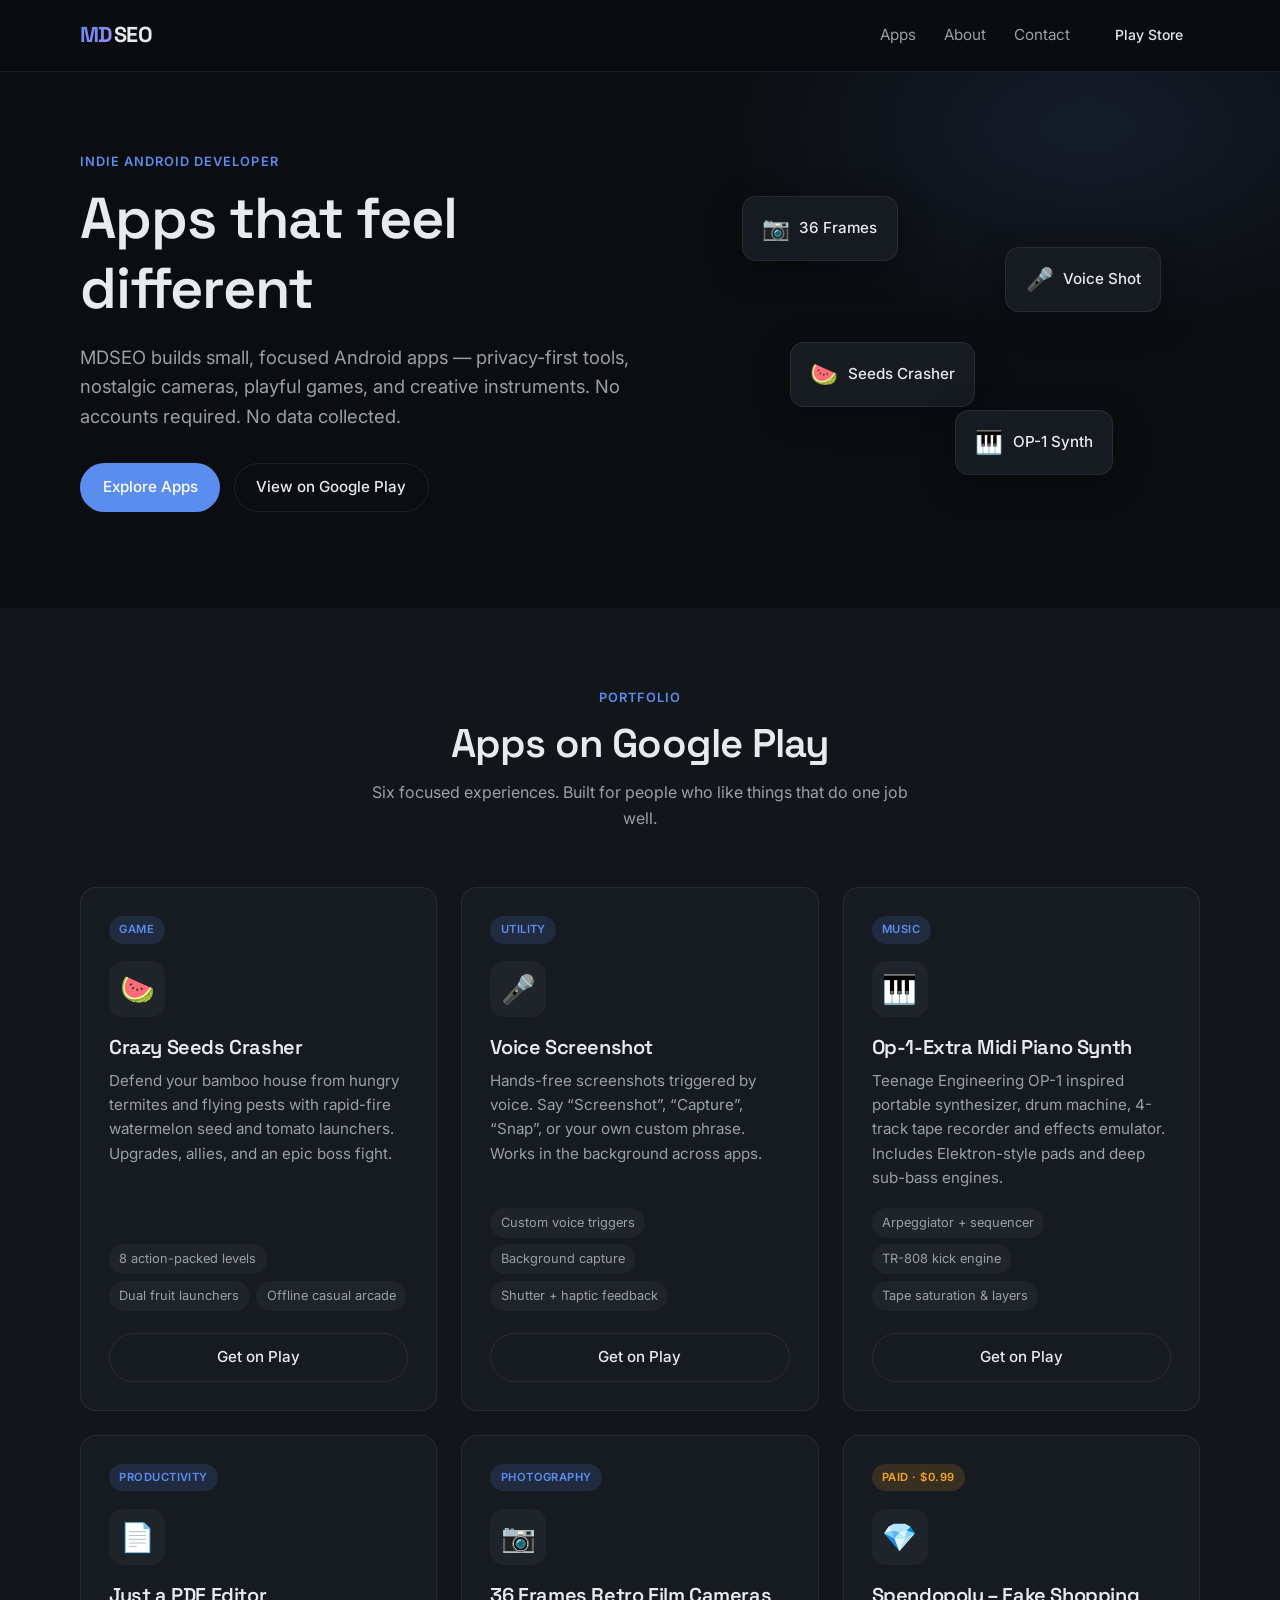
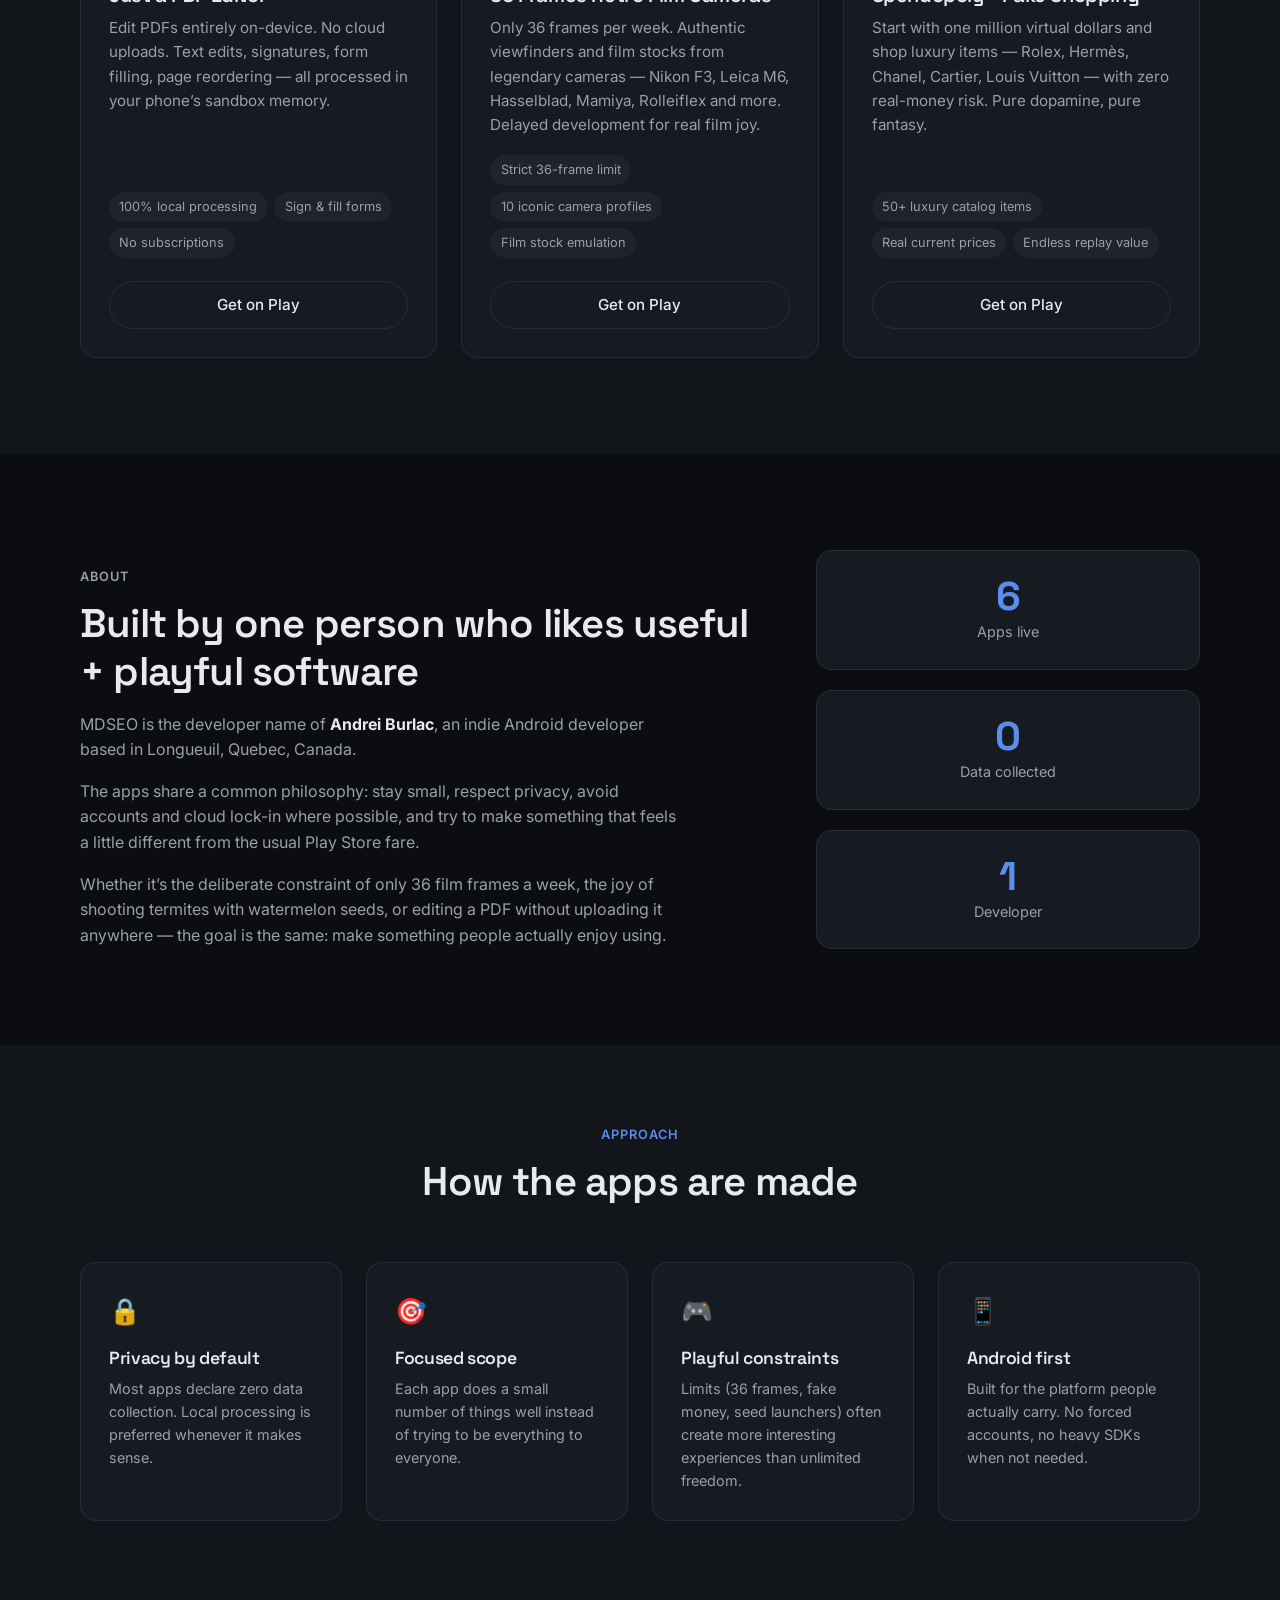
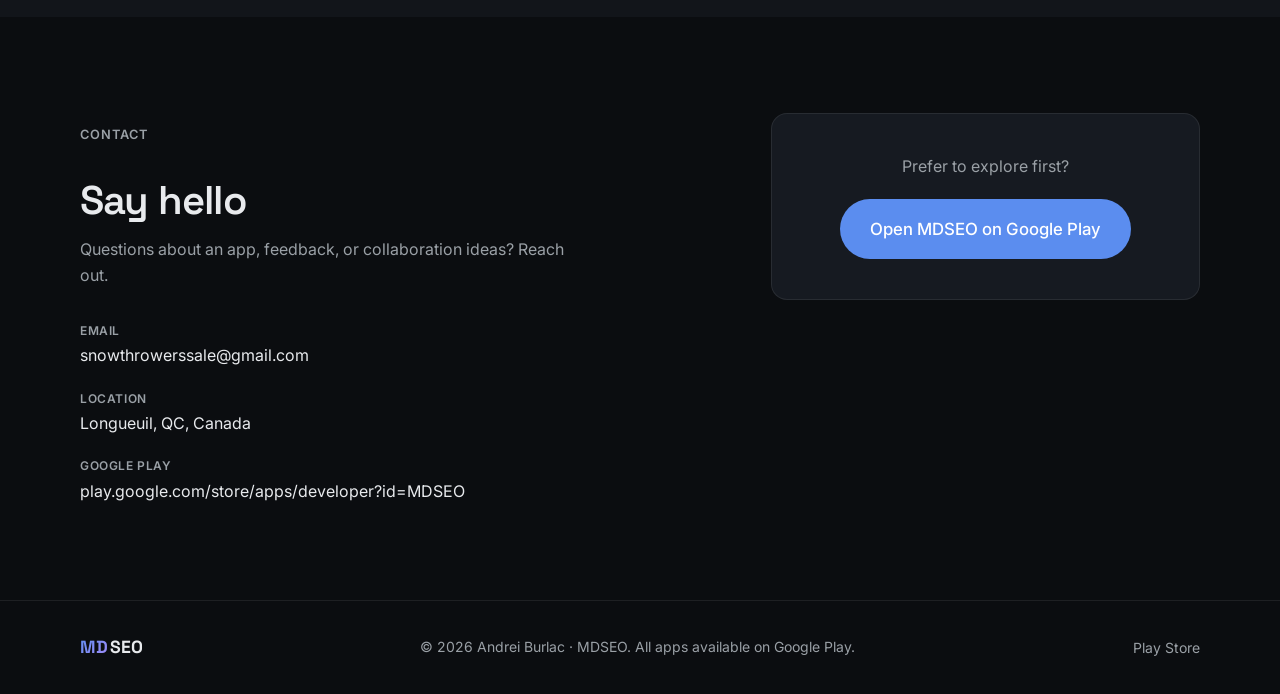
==== index.html @ 70d054d9 "Add index.html portfolio site" ====
<!DOCTYPE html>
<html lang="en">
<head>
  <meta charset="UTF-8">
  <meta name="viewport" content="width=device-width, initial-scale=1.0">
  <title>MDSEO — Indie Apps by Andrei Burlac</title>
  <meta name="description" content="MDSEO creates playful, privacy-first Android apps — from retro film cameras and voice screenshots to arcade games and local PDF tools.">
  <link rel="preconnect" href="https://fonts.googleapis.com">
  <link rel="preconnect" href="https://fonts.gstatic.com" crossorigin>
  <link href="https://fonts.googleapis.com/css2?family=Inter:wght@400;500;600;700&family=Space+Grotesk:wght@500;600;700&display=swap" rel="stylesheet">
  <link rel="stylesheet" href="styles.css">
</head>
<body>
  <header class="site-header">
    <div class="container header-inner">
      <a href="#" class="logo">
        <span class="logo-mark">MD</span>
        <span class="logo-text">SEO</span>
      </a>
      <nav class="nav">
        <a href="#apps">Apps</a>
        <a href="#about">About</a>
        <a href="#contact">Contact</a>
        <a href="https://play.google.com/store/apps/developer?id=MDSEO" class="btn btn-sm" target="_blank" rel="noopener">Play Store</a>
      </nav>
      <button class="menu-toggle" aria-label="Toggle menu">
        <span></span><span></span><span></span>
      </button>
    </div>
  </header>

  <main>
    <section class="hero">
      <div class="container hero-inner">
        <div class="hero-content">
          <p class="eyebrow">Indie Android Developer</p>
          <h1>Apps that feel different</h1>
          <p class="hero-lead">
            MDSEO builds small, focused Android apps — privacy-first tools, nostalgic cameras, playful games, and creative instruments. No accounts required. No data collected.
          </p>
          <div class="hero-actions">
            <a href="#apps" class="btn btn-primary">Explore Apps</a>
            <a href="https://play.google.com/store/apps/developer?id=MDSEO" class="btn btn-ghost" target="_blank" rel="noopener">View on Google Play</a>
          </div>
        </div>
        <div class="hero-visual">
          <div class="hero-card card-1">
            <span class="card-icon">📷</span>
            <span>36 Frames</span>
          </div>
          <div class="hero-card card-2">
            <span class="card-icon">🎤</span>
            <span>Voice Shot</span>
          </div>
          <div class="hero-card card-3">
            <span class="card-icon">🍉</span>
            <span>Seeds Crasher</span>
          </div>
          <div class="hero-card card-4">
            <span class="card-icon">🎹</span>
            <span>OP-1 Synth</span>
          </div>
        </div>
      </div>
    </section>

    <section id="apps" class="apps-section">
      <div class="container">
        <div class="section-header">
          <p class="eyebrow">Portfolio</p>
          <h2>Apps on Google Play</h2>
          <p>Six focused experiences. Built for people who like things that do one job well.</p>
        </div>

        <div class="apps-grid">
          <article class="app-card">
            <div class="app-badge">Game</div>
            <div class="app-icon watermelon">🍉</div>
            <h3>Crazy Seeds Crasher</h3>
            <p class="app-desc">
              Defend your bamboo house from hungry termites and flying pests with rapid-fire watermelon seed and tomato launchers. Upgrades, allies, and an epic boss fight.
            </p>
            <ul class="app-features">
              <li>8 action-packed levels</li>
              <li>Dual fruit launchers</li>
              <li>Offline casual arcade</li>
            </ul>
            <a href="https://play.google.com/store/apps/details?id=com.aistudio.seedscrasher.kmvtql" class="btn btn-outline" target="_blank" rel="noopener">Get on Play</a>
          </article>

          <article class="app-card">
            <div class="app-badge">Utility</div>
            <div class="app-icon voice">🎤</div>
            <h3>Voice Screenshot</h3>
            <p class="app-desc">
              Hands-free screenshots triggered by voice. Say “Screenshot”, “Capture”, “Snap”, or your own custom phrase. Works in the background across apps.
            </p>
            <ul class="app-features">
              <li>Custom voice triggers</li>
              <li>Background capture</li>
              <li>Shutter + haptic feedback</li>
            </ul>
            <a href="https://play.google.com/store/apps/details?id=com.aistudio.voiceshot.vcsnap" class="btn btn-outline" target="_blank" rel="noopener">Get on Play</a>
          </article>

          <article class="app-card">
            <div class="app-badge">Music</div>
            <div class="app-icon synth">🎹</div>
            <h3>Op-1-Extra Midi Piano Synth</h3>
            <p class="app-desc">
              Teenage Engineering OP-1 inspired portable synthesizer, drum machine, 4-track tape recorder and effects emulator. Includes Elektron-style pads and deep sub-bass engines.
            </p>
            <ul class="app-features">
              <li>Arpeggiator + sequencer</li>
              <li>TR-808 kick engine</li>
              <li>Tape saturation & layers</li>
            </ul>
            <a href="https://play.google.com/store/apps/details?id=com.aistudio.op1synth.k9f2w" class="btn btn-outline" target="_blank" rel="noopener">Get on Play</a>
          </article>

          <article class="app-card">
            <div class="app-badge">Productivity</div>
            <div class="app-icon pdf">📄</div>
            <h3>Just a PDF Editor</h3>
            <p class="app-desc">
              Edit PDFs entirely on-device. No cloud uploads. Text edits, signatures, form filling, page reordering — all processed in your phone’s sandbox memory.
            </p>
            <ul class="app-features">
              <li>100% local processing</li>
              <li>Sign & fill forms</li>
              <li>No subscriptions</li>
            </ul>
            <a href="https://play.google.com/store/apps/details?id=com.aistudio.pdfeditor.kxmvtp" class="btn btn-outline" target="_blank" rel="noopener">Get on Play</a>
          </article>

          <article class="app-card">
            <div class="app-badge">Photography</div>
            <div class="app-icon film">📷</div>
            <h3>36 Frames Retro Film Cameras</h3>
            <p class="app-desc">
              Only 36 frames per week. Authentic viewfinders and film stocks from legendary cameras — Nikon F3, Leica M6, Hasselblad, Mamiya, Rolleiflex and more. Delayed development for real film joy.
            </p>
            <ul class="app-features">
              <li>Strict 36-frame limit</li>
              <li>10 iconic camera profiles</li>
              <li>Film stock emulation</li>
            </ul>
            <a href="https://play.google.com/store/apps/details?id=com.aistudio.gr1film.qvzptl" class="btn btn-outline" target="_blank" rel="noopener">Get on Play</a>
          </article>

          <article class="app-card">
            <div class="app-badge paid">Paid · $0.99</div>
            <div class="app-icon luxury">💎</div>
            <h3>Spendopoly – Fake Shopping</h3>
            <p class="app-desc">
              Start with one million virtual dollars and shop luxury items — Rolex, Hermès, Chanel, Cartier, Louis Vuitton — with zero real-money risk. Pure dopamine, pure fantasy.
            </p>
            <ul class="app-features">
              <li>50+ luxury catalog items</li>
              <li>Real current prices</li>
              <li>Endless replay value</li>
            </ul>
            <a href="https://play.google.com/store/apps/details?id=com.aistudio.auraluxury.vrqpt" class="btn btn-outline" target="_blank" rel="noopener">Get on Play</a>
          </article>
        </div>
      </div>
    </section>

    <section id="about" class="about-section">
      <div class="container about-inner">
        <div class="about-content">
          <p class="eyebrow">About</p>
          <h2>Built by one person who likes useful + playful software</h2>
          <p>
            MDSEO is the developer name of <strong>Andrei Burlac</strong>, an indie Android developer based in Longueuil, Quebec, Canada.
          </p>
          <p>
            The apps share a common philosophy: stay small, respect privacy, avoid accounts and cloud lock-in where possible, and try to make something that feels a little different from the usual Play Store fare.
          </p>
          <p>
            Whether it’s the deliberate constraint of only 36 film frames a week, the joy of shooting termites with watermelon seeds, or editing a PDF without uploading it anywhere — the goal is the same: make something people actually enjoy using.
          </p>
        </div>
        <div class="about-stats">
          <div class="stat">
            <span class="stat-num">6</span>
            <span class="stat-label">Apps live</span>
          </div>
          <div class="stat">
            <span class="stat-num">0</span>
            <span class="stat-label">Data collected</span>
          </div>
          <div class="stat">
            <span class="stat-num">1</span>
            <span class="stat-label">Developer</span>
          </div>
        </div>
      </div>
    </section>

    <section class="principles-section">
      <div class="container">
        <div class="section-header">
          <p class="eyebrow">Approach</p>
          <h2>How the apps are made</h2>
        </div>
        <div class="principles-grid">
          <div class="principle">
            <div class="principle-icon">🔒</div>
            <h3>Privacy by default</h3>
            <p>Most apps declare zero data collection. Local processing is preferred whenever it makes sense.</p>
          </div>
          <div class="principle">
            <div class="principle-icon">🎯</div>
            <h3>Focused scope</h3>
            <p>Each app does a small number of things well instead of trying to be everything to everyone.</p>
          </div>
          <div class="principle">
            <div class="principle-icon">🎮</div>
            <h3>Playful constraints</h3>
            <p>Limits (36 frames, fake money, seed launchers) often create more interesting experiences than unlimited freedom.</p>
          </div>
          <div class="principle">
            <div class="principle-icon">📱</div>
            <h3>Android first</h3>
            <p>Built for the platform people actually carry. No forced accounts, no heavy SDKs when not needed.</p>
          </div>
        </div>
      </div>
    </section>

    <section id="contact" class="contact-section">
      <div class="container contact-inner">
        <div class="contact-content">
          <p class="eyebrow">Contact</p>
          <h2>Say hello</h2>
          <p>
            Questions about an app, feedback, or collaboration ideas? Reach out.
          </p>
          <div class="contact-details">
            <a href="mailto:snowthrowerssale@gmail.com" class="contact-link">
              <span class="contact-label">Email</span>
              <span>snowthrowerssale@gmail.com</span>
            </a>
            <div class="contact-link">
              <span class="contact-label">Location</span>
              <span>Longueuil, QC, Canada</span>
            </div>
            <a href="https://play.google.com/store/apps/developer?id=MDSEO" class="contact-link" target="_blank" rel="noopener">
              <span class="contact-label">Google Play</span>
              <span>play.google.com/store/apps/developer?id=MDSEO</span>
            </a>
          </div>
        </div>
        <div class="contact-cta">
          <p>Prefer to explore first?</p>
          <a href="https://play.google.com/store/apps/developer?id=MDSEO" class="btn btn-primary btn-lg" target="_blank" rel="noopener">
            Open MDSEO on Google Play
          </a>
        </div>
      </div>
    </section>
  </main>

  <footer class="site-footer">
    <div class="container footer-inner">
      <div class="footer-brand">
        <span class="logo-mark">MD</span>
        <span class="logo-text">SEO</span>
      </div>
      <p class="footer-copy">© 2026 Andrei Burlac · MDSEO. All apps available on Google Play.</p>
      <div class="footer-links">
        <a href="https://play.google.com/store/apps/developer?id=MDSEO" target="_blank" rel="noopener">Play Store</a>
      </div>
    </div>
  </footer>

  <script src="script.js"></script>
</body>
</html>
---- styles.css ----
/* ===== Reset & Base ===== */
*, *::before, *::after {
  box-sizing: border-box;
  margin: 0;
  padding: 0;
}

:root {
  --bg: #0b0d10;
  --bg-elevated: #12151a;
  --bg-card: #161a21;
  --border: rgba(255, 255, 255, 0.08);
  --text: #e8eaed;
  --text-muted: #9aa0a6;
  --accent: #5b8def;
  --accent-hover: #7aa3f5;
  --accent-soft: rgba(91, 141, 239, 0.15);
  --green: #3dd68c;
  --orange: #f5a623;
  --pink: #e87a9a;
  --purple: #a78bfa;
  --radius: 16px;
  --radius-sm: 10px;
  --font: "Inter", system-ui, -apple-system, sans-serif;
  --font-display: "Space Grotesk", "Inter", system-ui, sans-serif;
  --container: 1120px;
  --header-h: 72px;
}

html {
  scroll-behavior: smooth;
}

body {
  font-family: var(--font);
  background: var(--bg);
  color: var(--text);
  line-height: 1.6;
  -webkit-font-smoothing: antialiased;
}

img { max-width: 100%; display: block; }
a { color: inherit; text-decoration: none; }
ul { list-style: none; }

.container {
  width: min(100% - 40px, var(--container));
  margin-inline: auto;
}

/* ===== Typography ===== */
h1, h2, h3 {
  font-family: var(--font-display);
  font-weight: 600;
  line-height: 1.2;
  letter-spacing: -0.02em;
}

h1 { font-size: clamp(2.4rem, 5vw, 3.6rem); }
h2 { font-size: clamp(1.8rem, 3.5vw, 2.5rem); }
h3 { font-size: 1.25rem; }

.eyebrow {
  font-size: 0.8rem;
  font-weight: 600;
  letter-spacing: 0.08em;
  text-transform: uppercase;
  color: var(--accent);
  margin-bottom: 0.75rem;
}

/* ===== Buttons ===== */
.btn {
  display: inline-flex;
  align-items: center;
  justify-content: center;
  gap: 0.5rem;
  padding: 0.7rem 1.35rem;
  font-size: 0.95rem;
  font-weight: 500;
  border-radius: 999px;
  border: 1px solid transparent;
  cursor: pointer;
  transition: all 0.2s ease;
  white-space: nowrap;
}

.btn-primary {
  background: var(--accent);
  color: #fff;
}
.btn-primary:hover {
  background: var(--accent-hover);
  transform: translateY(-1px);
}

.btn-ghost {
  background: transparent;
  border-color: var(--border);
  color: var(--text);
}
.btn-ghost:hover {
  border-color: rgba(255,255,255,0.2);
  background: rgba(255,255,255,0.04);
}

.btn-outline {
  background: transparent;
  border-color: var(--border);
  color: var(--text);
  width: 100%;
  margin-top: auto;
}
.btn-outline:hover {
  border-color: var(--accent);
  color: var(--accent);
  background: var(--accent-soft);
}

.btn-sm {
  padding: 0.45rem 1rem;
  font-size: 0.875rem;
}

.btn-lg {
  padding: 0.95rem 1.8rem;
  font-size: 1.05rem;
}

/* ===== Header ===== */
.site-header {
  position: sticky;
  top: 0;
  z-index: 100;
  height: var(--header-h);
  background: rgba(11, 13, 16, 0.85);
  backdrop-filter: blur(16px);
  border-bottom: 1px solid var(--border);
}

.header-inner {
  display: flex;
  align-items: center;
  justify-content: space-between;
  height: 100%;
}

.logo {
  display: flex;
  align-items: center;
  gap: 0.15rem;
  font-family: var(--font-display);
  font-weight: 700;
  font-size: 1.35rem;
  letter-spacing: -0.03em;
}

.logo-mark {
  background: linear-gradient(135deg, var(--accent), var(--purple));
  -webkit-background-clip: text;
  -webkit-text-fill-color: transparent;
  background-clip: text;
}

.logo-text {
  color: var(--text);
}

.nav {
  display: flex;
  align-items: center;
  gap: 1.75rem;
}

.nav a:not(.btn) {
  font-size: 0.95rem;
  color: var(--text-muted);
  transition: color 0.15s;
}
.nav a:not(.btn):hover {
  color: var(--text);
}

.menu-toggle {
  display: none;
  flex-direction: column;
  gap: 5px;
  background: none;
  border: none;
  cursor: pointer;
  padding: 8px;
}
.menu-toggle span {
  display: block;
  width: 22px;
  height: 2px;
  background: var(--text);
  border-radius: 2px;
  transition: 0.2s;
}

/* ===== Hero ===== */
.hero {
  padding: 5rem 0 6rem;
  position: relative;
  overflow: hidden;
}

.hero::before {
  content: "";
  position: absolute;
  top: -30%;
  right: -15%;
  width: 60%;
  height: 80%;
  background: radial-gradient(ellipse, rgba(91, 141, 239, 0.12) 0%, transparent 70%);
  pointer-events: none;
}

.hero-inner {
  display: grid;
  grid-template-columns: 1.1fr 0.9fr;
  gap: 3rem;
  align-items: center;
}

.hero-lead {
  font-size: 1.15rem;
  color: var(--text-muted);
  max-width: 34em;
  margin: 1.25rem 0 2rem;
}

.hero-actions {
  display: flex;
  flex-wrap: wrap;
  gap: 0.85rem;
}

.hero-visual {
  position: relative;
  height: 340px;
}

.hero-card {
  position: absolute;
  display: flex;
  align-items: center;
  gap: 0.6rem;
  padding: 0.85rem 1.2rem;
  background: var(--bg-card);
  border: 1px solid var(--border);
  border-radius: 14px;
  font-weight: 500;
  font-size: 0.95rem;
  box-shadow: 0 8px 32px rgba(0,0,0,0.35);
  animation: float 6s ease-in-out infinite;
}

.hero-card .card-icon {
  font-size: 1.4rem;
}

.card-1 { top: 10%; left: 5%; animation-delay: 0s; }
.card-2 { top: 25%; right: 8%; animation-delay: -1.5s; }
.card-3 { bottom: 28%; left: 15%; animation-delay: -3s; }
.card-4 { bottom: 8%; right: 18%; animation-delay: -4.5s; }

@keyframes float {
  0%, 100% { transform: translateY(0); }
  50% { transform: translateY(-12px); }
}

/* ===== Apps Section ===== */
.apps-section {
  padding: 5rem 0 6rem;
  background: var(--bg-elevated);
}

.section-header {
  text-align: center;
  max-width: 560px;
  margin: 0 auto 3.5rem;
}
.section-header p:last-child {
  color: var(--text-muted);
  margin-top: 0.75rem;
}

.apps-grid {
  display: grid;
  grid-template-columns: repeat(auto-fill, minmax(320px, 1fr));
  gap: 1.5rem;
}

.app-card {
  display: flex;
  flex-direction: column;
  background: var(--bg-card);
  border: 1px solid var(--border);
  border-radius: var(--radius);
  padding: 1.75rem;
  transition: border-color 0.2s, transform 0.2s;
}
.app-card:hover {
  border-color: rgba(91, 141, 239, 0.35);
  transform: translateY(-3px);
}

.app-badge {
  display: inline-block;
  align-self: flex-start;
  font-size: 0.7rem;
  font-weight: 600;
  letter-spacing: 0.04em;
  text-transform: uppercase;
  padding: 0.3rem 0.65rem;
  border-radius: 999px;
  background: var(--accent-soft);
  color: var(--accent);
  margin-bottom: 1.1rem;
}
.app-badge.paid {
  background: rgba(245, 166, 35, 0.15);
  color: var(--orange);
}

.app-icon {
  width: 56px;
  height: 56px;
  display: flex;
  align-items: center;
  justify-content: center;
  font-size: 1.75rem;
  border-radius: 14px;
  margin-bottom: 1.1rem;
  background: rgba(255,255,255,0.04);
}

.app-card h3 {
  margin-bottom: 0.6rem;
}

.app-desc {
  color: var(--text-muted);
  font-size: 0.95rem;
  margin-bottom: 1.1rem;
  flex-grow: 1;
}

.app-features {
  display: flex;
  flex-wrap: wrap;
  gap: 0.4rem;
  margin-bottom: 1.4rem;
}
.app-features li {
  font-size: 0.8rem;
  padding: 0.3rem 0.65rem;
  background: rgba(255,255,255,0.04);
  border-radius: 999px;
  color: var(--text-muted);
}

/* ===== About ===== */
.about-section {
  padding: 6rem 0;
}

.about-inner {
  display: grid;
  grid-template-columns: 1.4fr 0.8fr;
  gap: 4rem;
  align-items: center;
}

.about-content p {
  color: var(--text-muted);
  margin-top: 1rem;
  max-width: 38em;
}
.about-content strong {
  color: var(--text);
}

.about-stats {
  display: grid;
  gap: 1.25rem;
}

.stat {
  background: var(--bg-card);
  border: 1px solid var(--border);
  border-radius: var(--radius);
  padding: 1.5rem 1.75rem;
  text-align: center;
}

.stat-num {
  display: block;
  font-family: var(--font-display);
  font-size: 2.5rem;
  font-weight: 700;
  color: var(--accent);
  line-height: 1.1;
}

.stat-label {
  font-size: 0.9rem;
  color: var(--text-muted);
  margin-top: 0.25rem;
}

/* ===== Principles ===== */
.principles-section {
  padding: 5rem 0 6rem;
  background: var(--bg-elevated);
}

.principles-grid {
  display: grid;
  grid-template-columns: repeat(4, 1fr);
  gap: 1.5rem;
}

.principle {
  background: var(--bg-card);
  border: 1px solid var(--border);
  border-radius: var(--radius);
  padding: 1.75rem;
}

.principle-icon {
  font-size: 1.6rem;
  margin-bottom: 1rem;
}

.principle h3 {
  margin-bottom: 0.5rem;
  font-size: 1.1rem;
}

.principle p {
  font-size: 0.9rem;
  color: var(--text-muted);
}

/* ===== Contact ===== */
.contact-section {
  padding: 6rem 0;
}

.contact-inner {
  display: grid;
  grid-template-columns: 1.2fr 0.8fr;
  gap: 3rem;
  align-items: start;
}

.contact-content p {
  color: var(--text-muted);
  margin: 0.75rem 0 2rem;
  max-width: 32em;
}

.contact-details {
  display: flex;
  flex-direction: column;
  gap: 1.25rem;
}

.contact-link {
  display: flex;
  flex-direction: column;
  gap: 0.2rem;
}
.contact-link:hover span:last-child {
  color: var(--accent);
}

.contact-label {
  font-size: 0.75rem;
  font-weight: 600;
  letter-spacing: 0.05em;
  text-transform: uppercase;
  color: var(--text-muted);
}

.contact-cta {
  background: var(--bg-card);
  border: 1px solid var(--border);
  border-radius: var(--radius);
  padding: 2.5rem;
  text-align: center;
  display: flex;
  flex-direction: column;
  align-items: center;
  gap: 1.25rem;
}
.contact-cta p {
  color: var(--text-muted);
}

/* ===== Footer ===== */
.site-footer {
  border-top: 1px solid var(--border);
  padding: 2rem 0;
}

.footer-inner {
  display: flex;
  align-items: center;
  justify-content: space-between;
  flex-wrap: wrap;
  gap: 1rem;
}

.footer-brand {
  display: flex;
  align-items: center;
  gap: 0.1rem;
  font-family: var(--font-display);
  font-weight: 700;
  font-size: 1.1rem;
}

.footer-copy {
  font-size: 0.875rem;
  color: var(--text-muted);
}

.footer-links a {
  font-size: 0.875rem;
  color: var(--text-muted);
}
.footer-links a:hover {
  color: var(--accent);
}

/* ===== Responsive ===== */
@media (max-width: 900px) {
  .hero-inner {
    grid-template-columns: 1fr;
  }
  .hero-visual {
    height: 260px;
    order: -1;
  }
  .about-inner,
  .contact-inner {
    grid-template-columns: 1fr;
    gap: 2.5rem;
  }
  .principles-grid {
    grid-template-columns: repeat(2, 1fr);
  }
}

@media (max-width: 640px) {
  .nav {
    display: none;
    position: absolute;
    top: var(--header-h);
    left: 0;
    right: 0;
    background: var(--bg-elevated);
    border-bottom: 1px solid var(--border);
    flex-direction: column;
    padding: 1.25rem;
    gap: 1rem;
  }
  .nav.open {
    display: flex;
  }
  .menu-toggle {
    display: flex;
  }
  .apps-grid {
    grid-template-columns: 1fr;
  }
  .principles-grid {
    grid-template-columns: 1fr;
  }
  .hero {
    padding: 3rem 0 4rem;
  }
  .hero-actions {
    flex-direction: column;
  }
  .hero-actions .btn {
    width: 100%;
  }
}
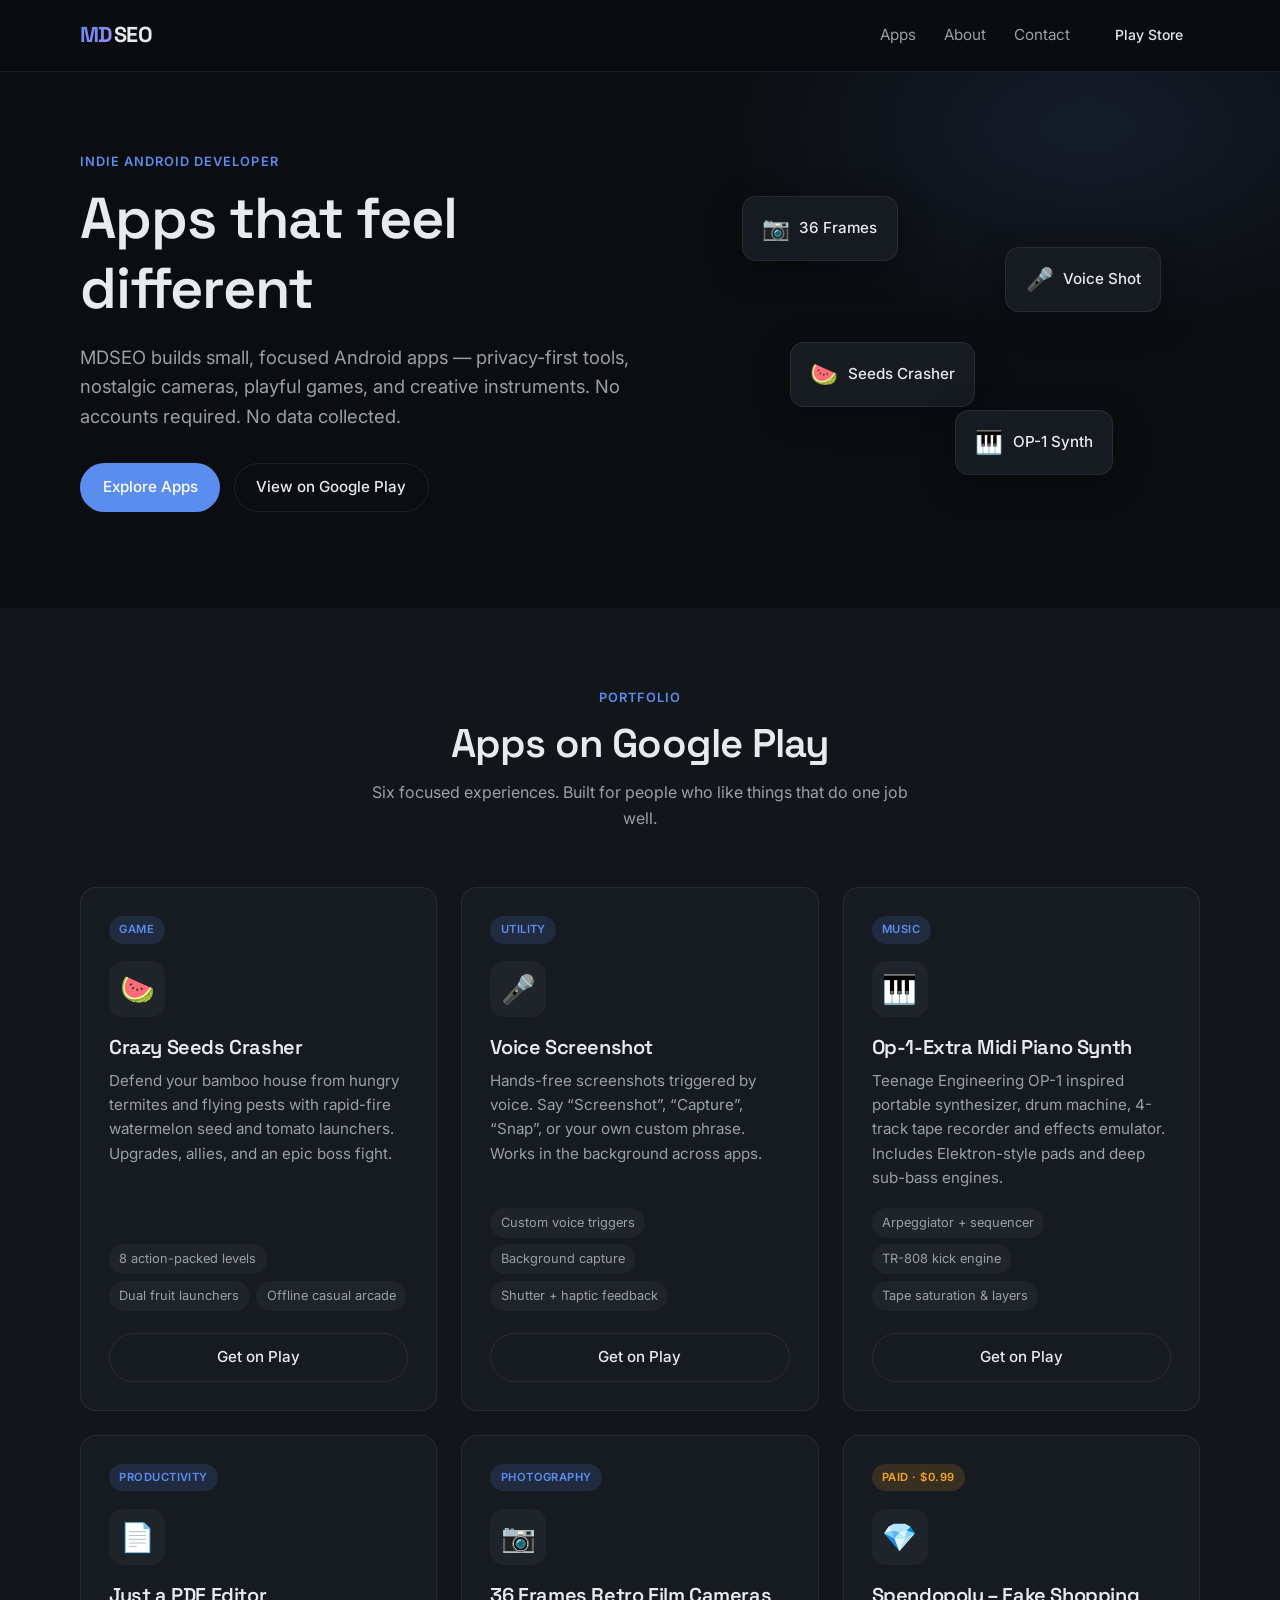
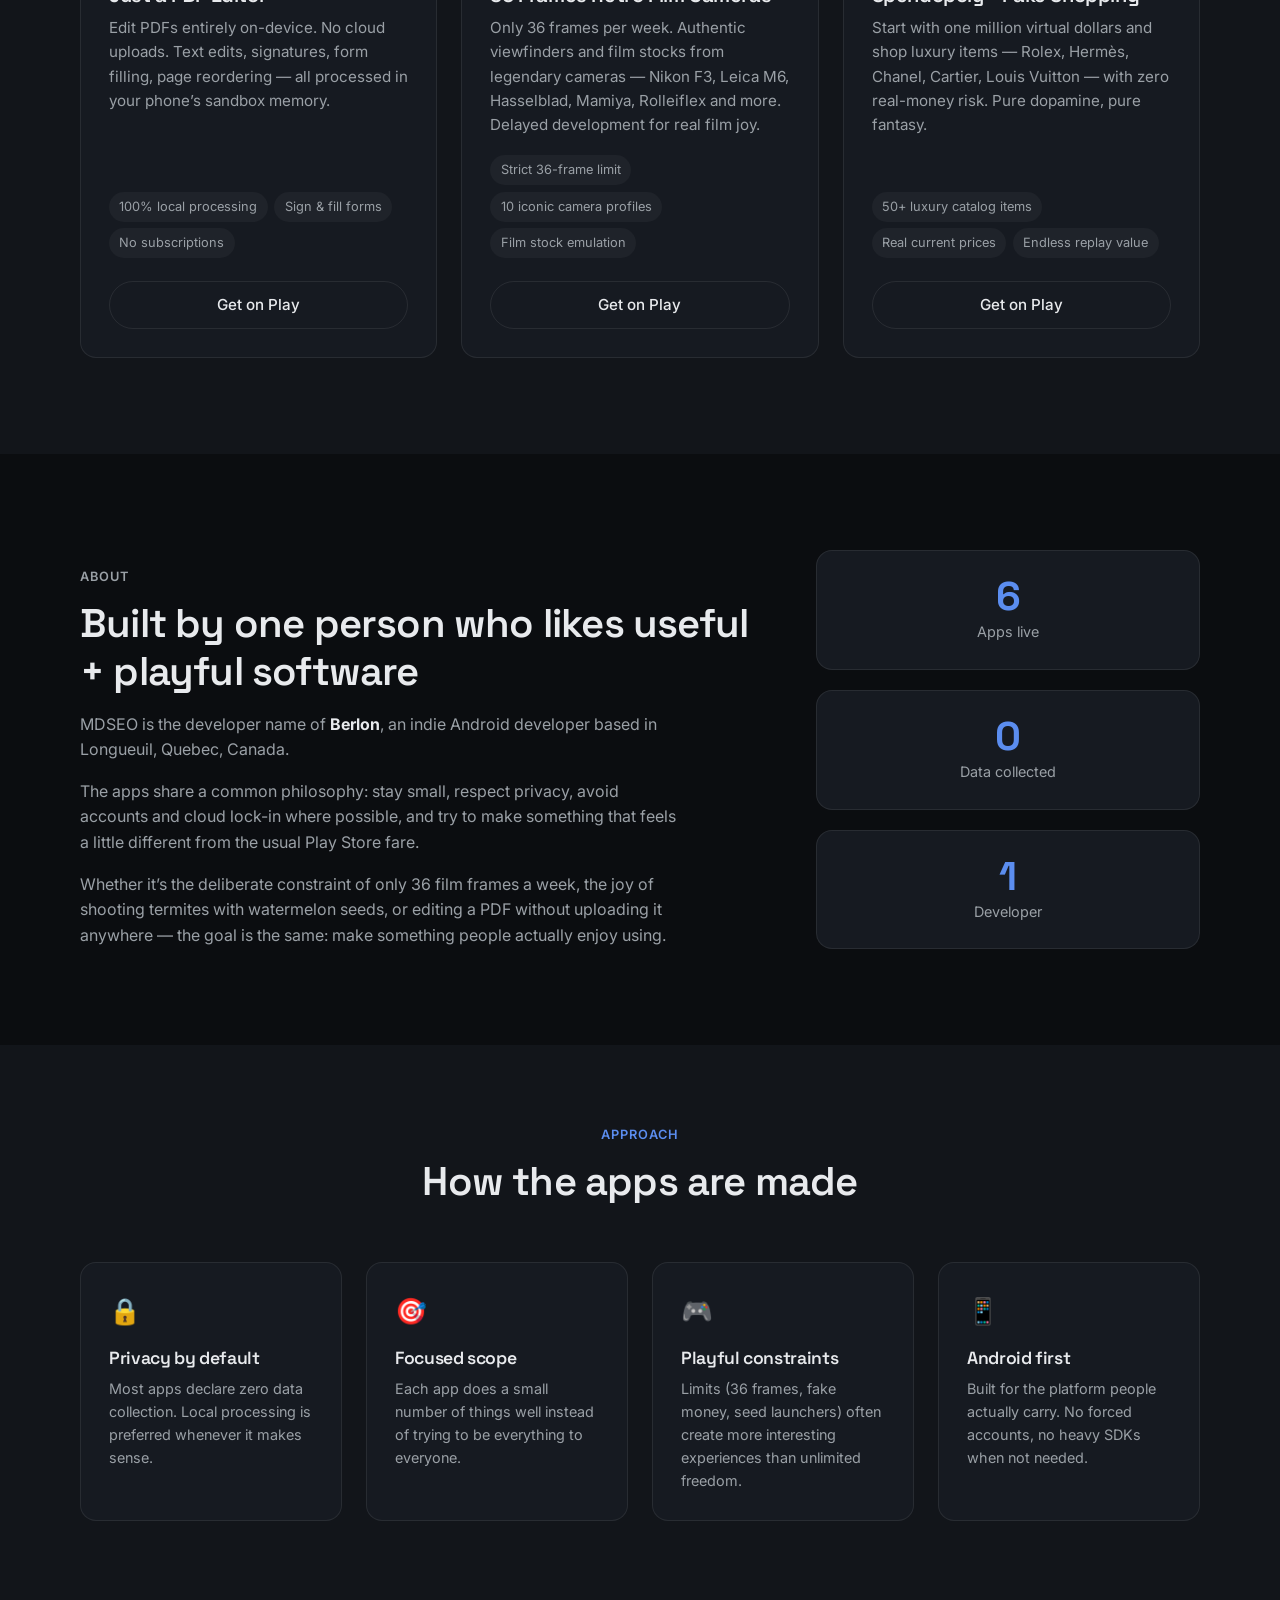
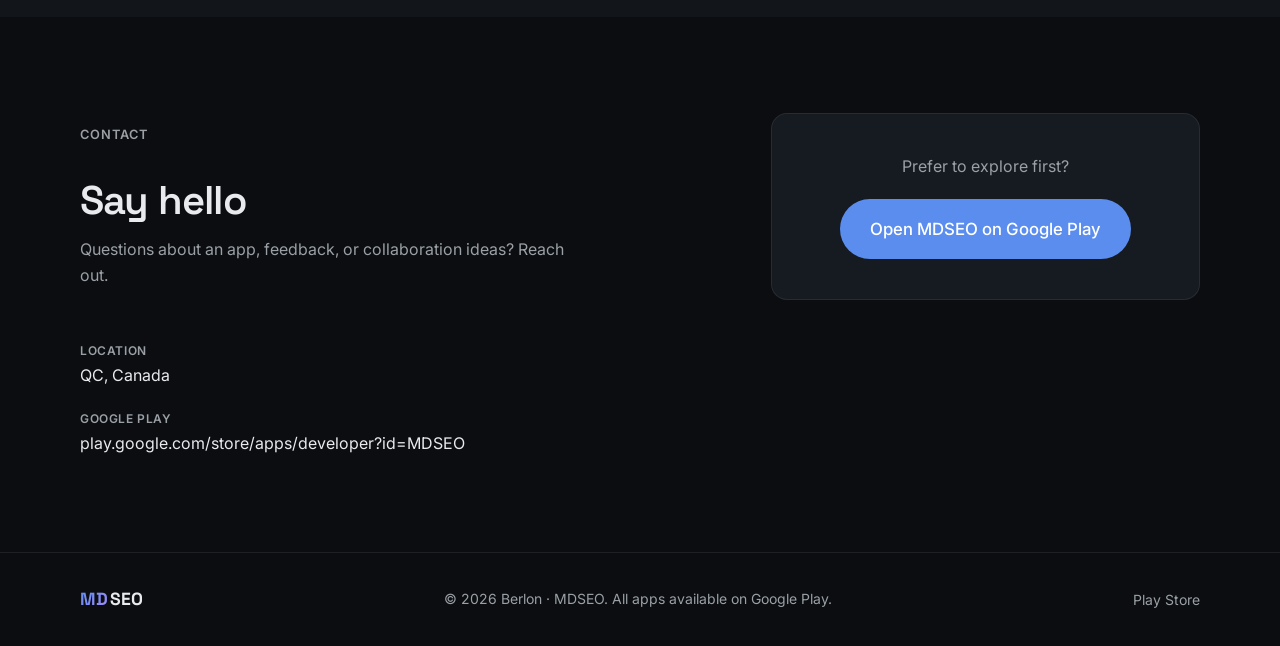
==== commit 349c5a2c: "Update index.html" ====
--- a/index.html
+++ b/index.html
@@ -3,7 +3,7 @@
 <head>
   <meta charset="UTF-8">
   <meta name="viewport" content="width=device-width, initial-scale=1.0">
-  <title>MDSEO — Indie Apps by Andrei Burlac</title>
+  <title>MDSEO — Indie Apps by Berlon</title>
   <meta name="description" content="MDSEO creates playful, privacy-first Android apps — from retro film cameras and voice screenshots to arcade games and local PDF tools.">
   <link rel="preconnect" href="https://fonts.googleapis.com">
   <link rel="preconnect" href="https://fonts.gstatic.com" crossorigin>
@@ -172,7 +172,7 @@
           <p class="eyebrow">About</p>
           <h2>Built by one person who likes useful + playful software</h2>
           <p>
-            MDSEO is the developer name of <strong>Andrei Burlac</strong>, an indie Android developer based in Longueuil, Quebec, Canada.
+            MDSEO is the developer name of <strong>Berlon</strong>, an indie Android developer based in Longueuil, Quebec, Canada.
           </p>
           <p>
             The apps share a common philosophy: stay small, respect privacy, avoid accounts and cloud lock-in where possible, and try to make something that feels a little different from the usual Play Store fare.
@@ -238,13 +238,12 @@
             Questions about an app, feedback, or collaboration ideas? Reach out.
           </p>
           <div class="contact-details">
-            <a href="mailto:snowthrowerssale@gmail.com" class="contact-link">
-              <span class="contact-label">Email</span>
-              <span>snowthrowerssale@gmail.com</span>
+            <a href="mailto:" class="contact-link">
+              
             </a>
             <div class="contact-link">
               <span class="contact-label">Location</span>
-              <span>Longueuil, QC, Canada</span>
+              <span> QC, Canada</span>
             </div>
             <a href="https://play.google.com/store/apps/developer?id=MDSEO" class="contact-link" target="_blank" rel="noopener">
               <span class="contact-label">Google Play</span>
@@ -268,7 +267,7 @@
         <span class="logo-mark">MD</span>
         <span class="logo-text">SEO</span>
       </div>
-      <p class="footer-copy">© 2026 Andrei Burlac · MDSEO. All apps available on Google Play.</p>
+      <p class="footer-copy">© 2026 Berlon · MDSEO. All apps available on Google Play.</p>
       <div class="footer-links">
         <a href="https://play.google.com/store/apps/developer?id=MDSEO" target="_blank" rel="noopener">Play Store</a>
       </div>
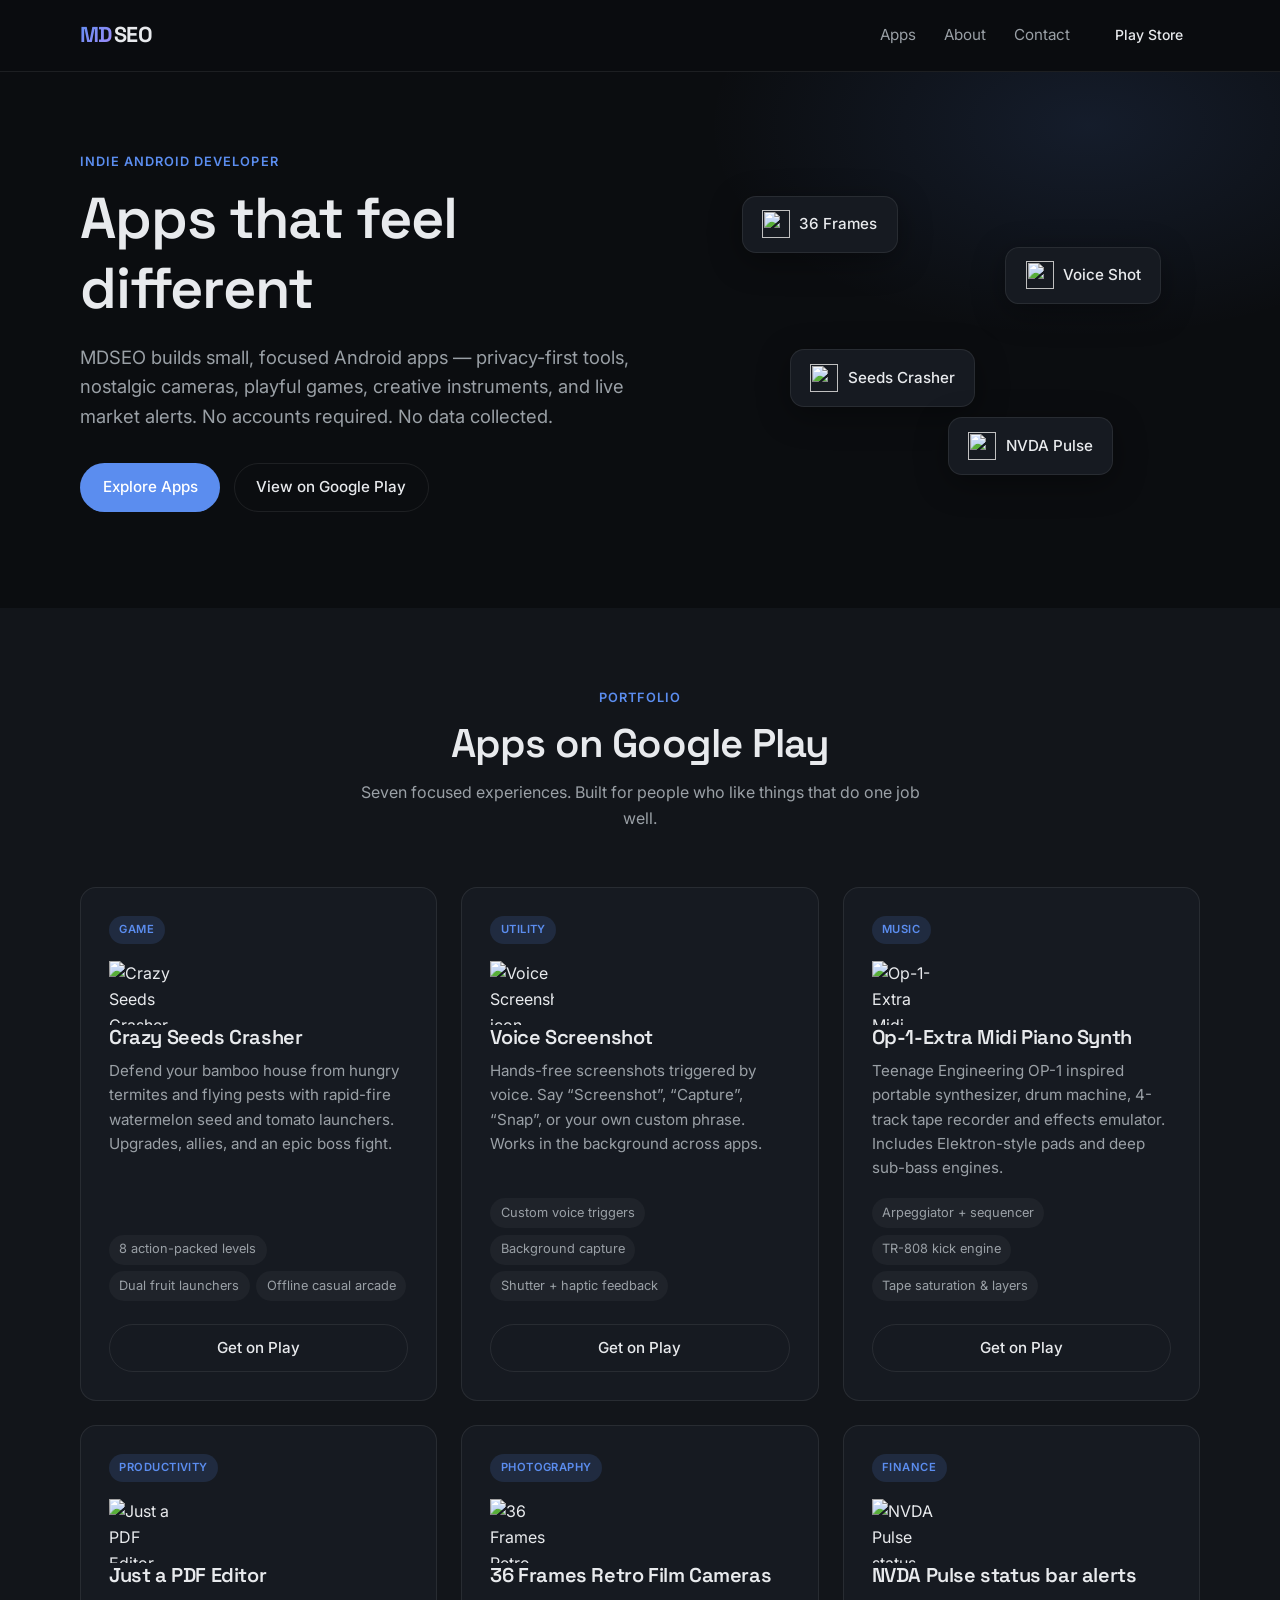
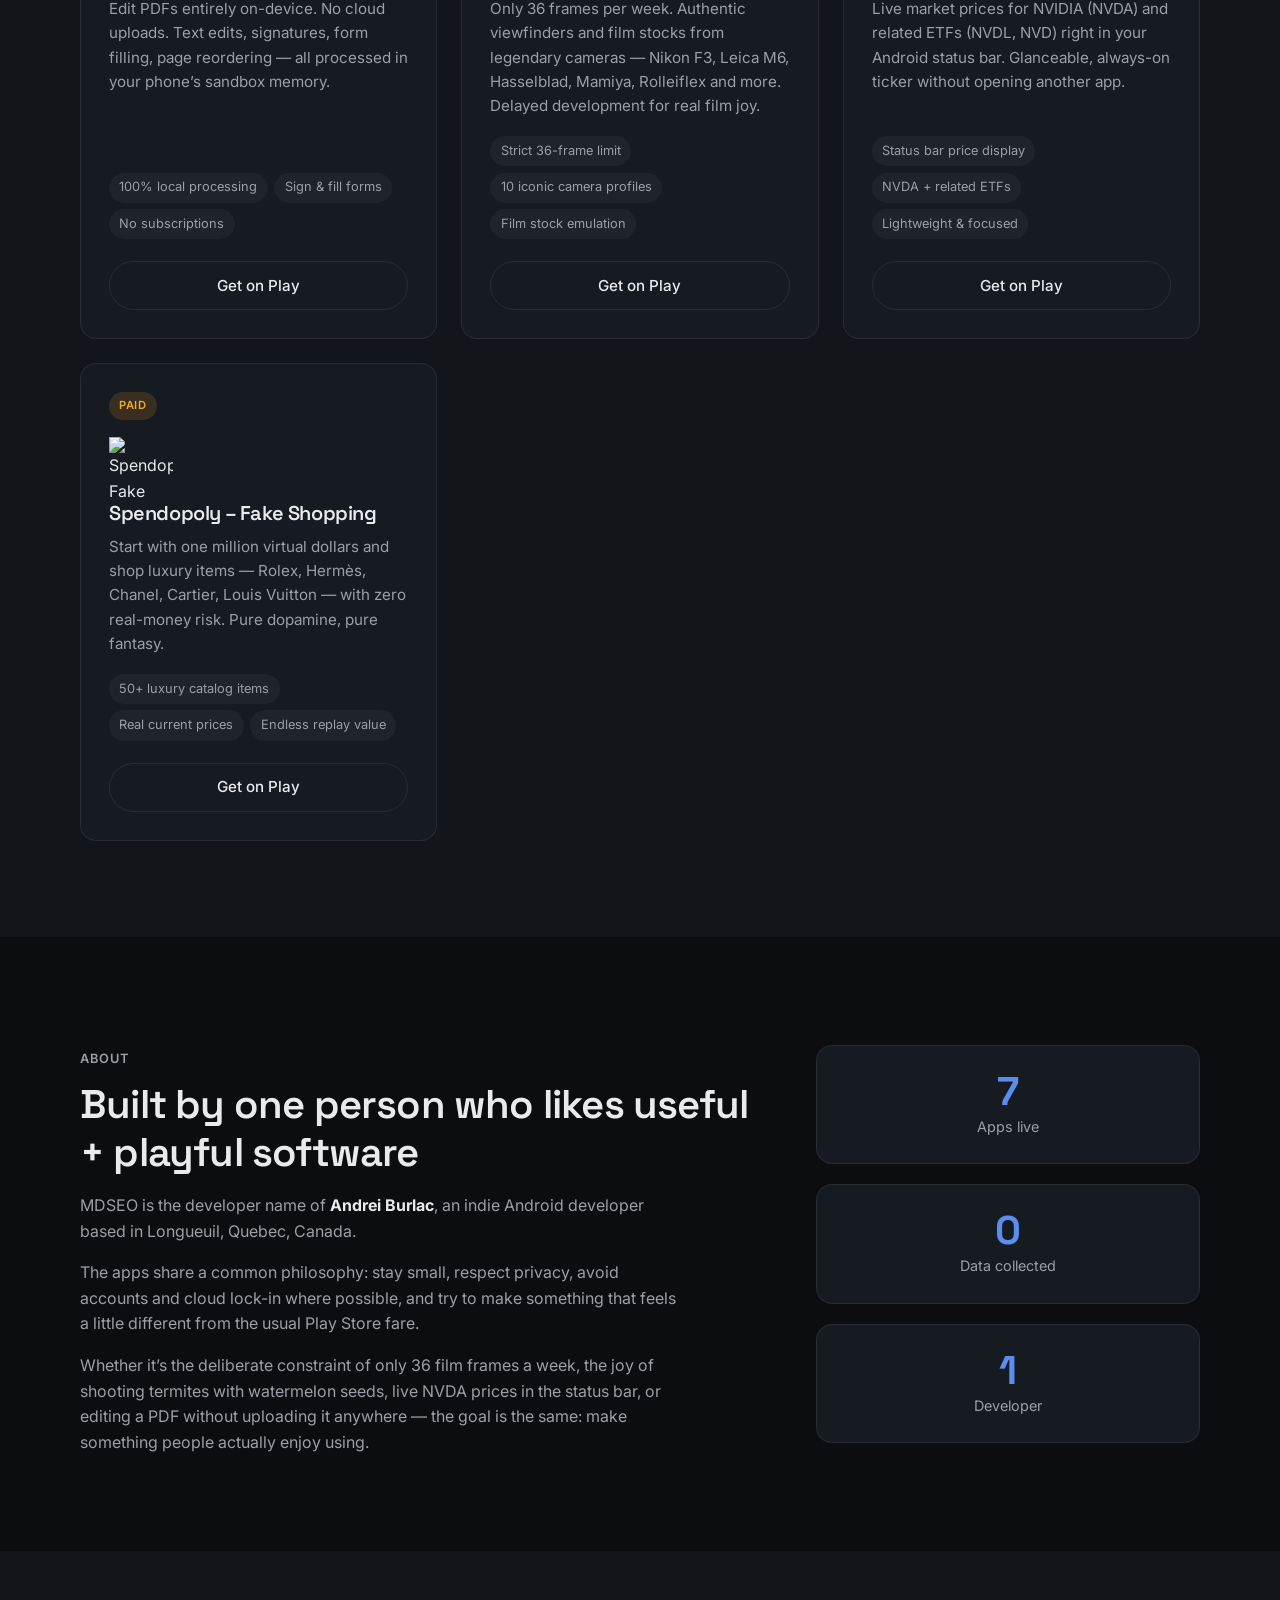
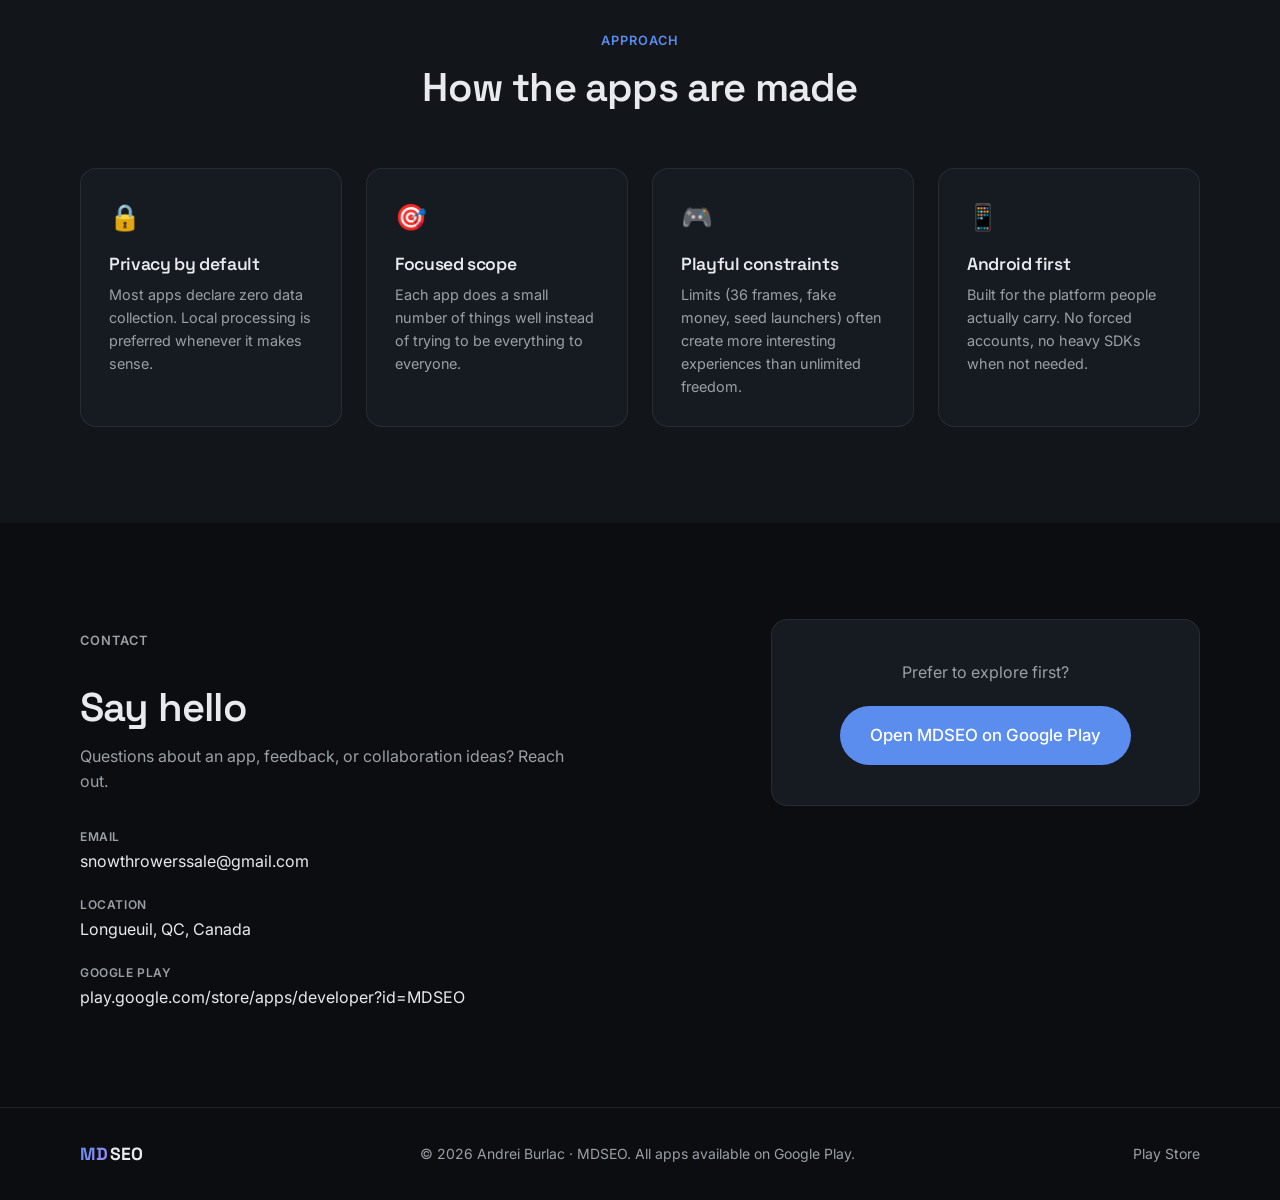
==== commit b5c1cbd0: "Update portfolio: add NVDA Pulse, real app icons from Play Store, 7 apps" ====
--- a/index.html
+++ b/index.html
@@ -3,8 +3,8 @@
 <head>
   <meta charset="UTF-8">
   <meta name="viewport" content="width=device-width, initial-scale=1.0">
-  <title>MDSEO — Indie Apps by Berlon</title>
-  <meta name="description" content="MDSEO creates playful, privacy-first Android apps — from retro film cameras and voice screenshots to arcade games and local PDF tools.">
+  <title>MDSEO — Indie Apps by Andrei Burlac</title>
+  <meta name="description" content="MDSEO creates playful, privacy-first Android apps — from retro film cameras and voice screenshots to arcade games, local PDF tools, and live stock status bar alerts.">
   <link rel="preconnect" href="https://fonts.googleapis.com">
   <link rel="preconnect" href="https://fonts.gstatic.com" crossorigin>
   <link href="https://fonts.googleapis.com/css2?family=Inter:wght@400;500;600;700&family=Space+Grotesk:wght@500;600;700&display=swap" rel="stylesheet">
@@ -36,7 +36,7 @@
           <p class="eyebrow">Indie Android Developer</p>
           <h1>Apps that feel different</h1>
           <p class="hero-lead">
-            MDSEO builds small, focused Android apps — privacy-first tools, nostalgic cameras, playful games, and creative instruments. No accounts required. No data collected.
+            MDSEO builds small, focused Android apps — privacy-first tools, nostalgic cameras, playful games, creative instruments, and live market alerts. No accounts required. No data collected.
           </p>
           <div class="hero-actions">
             <a href="#apps" class="btn btn-primary">Explore Apps</a>
@@ -45,20 +45,20 @@
         </div>
         <div class="hero-visual">
           <div class="hero-card card-1">
-            <span class="card-icon">📷</span>
+            <img src="https://play-lh.googleusercontent.com/PgeBDOn0fRv1pFOH6dJa762l94AEaSu5o8Np4lDp0d0Sv1Nyz5RNknCyL7fGZadVBghjXwLOnSJdkVrxzK0KiEg=s256-rw" alt="" class="hero-icon" width="28" height="28">
             <span>36 Frames</span>
           </div>
           <div class="hero-card card-2">
-            <span class="card-icon">🎤</span>
+            <img src="https://play-lh.googleusercontent.com/nDIcK_YpjpTCjqWerRj32XOrHa7F4HleL7YErmAT6a6eZ5ga4-jqnOwODntFROI4_BYrfGRqW4worlGgIo2NUA=s256-rw" alt="" class="hero-icon" width="28" height="28">
             <span>Voice Shot</span>
           </div>
           <div class="hero-card card-3">
-            <span class="card-icon">🍉</span>
+            <img src="https://play-lh.googleusercontent.com/gfZFbzUoTbSUI1tuML03VrjlH4Us0xEaM7JpwGvjRX-GQcE5RsAeSeomFRYtn_m_VrcW53uOFM0d1WoTIA5w=s256-rw" alt="" class="hero-icon" width="28" height="28">
             <span>Seeds Crasher</span>
           </div>
           <div class="hero-card card-4">
-            <span class="card-icon">🎹</span>
-            <span>OP-1 Synth</span>
+            <img src="https://play-lh.googleusercontent.com/UHeVX4d24UVp7ZhRy3N9G9g1qtkqsTBhYfcVoMPGJiUEy_2ni-1vcJT35Zibb-WNju2VH5aEOhWsFLNf_IHYew=s256-rw" alt="" class="hero-icon" width="28" height="28">
+            <span>NVDA Pulse</span>
           </div>
         </div>
       </div>
@@ -69,97 +69,70 @@
         <div class="section-header">
           <p class="eyebrow">Portfolio</p>
           <h2>Apps on Google Play</h2>
-          <p>Six focused experiences. Built for people who like things that do one job well.</p>
+          <p>Seven focused experiences. Built for people who like things that do one job well.</p>
         </div>
 
         <div class="apps-grid">
           <article class="app-card">
             <div class="app-badge">Game</div>
-            <div class="app-icon watermelon">🍉</div>
+            <img class="app-icon-img" src="https://play-lh.googleusercontent.com/gfZFbzUoTbSUI1tuML03VrjlH4Us0xEaM7JpwGvjRX-GQcE5RsAeSeomFRYtn_m_VrcW53uOFM0d1WoTIA5w=s256-rw" alt="Crazy Seeds Crasher icon" width="64" height="64">
             <h3>Crazy Seeds Crasher</h3>
-            <p class="app-desc">
-              Defend your bamboo house from hungry termites and flying pests with rapid-fire watermelon seed and tomato launchers. Upgrades, allies, and an epic boss fight.
-            </p>
-            <ul class="app-features">
-              <li>8 action-packed levels</li>
-              <li>Dual fruit launchers</li>
-              <li>Offline casual arcade</li>
-            </ul>
+            <p class="app-desc">Defend your bamboo house from hungry termites and flying pests with rapid-fire watermelon seed and tomato launchers. Upgrades, allies, and an epic boss fight.</p>
+            <ul class="app-features"><li>8 action-packed levels</li><li>Dual fruit launchers</li><li>Offline casual arcade</li></ul>
             <a href="https://play.google.com/store/apps/details?id=com.aistudio.seedscrasher.kmvtql" class="btn btn-outline" target="_blank" rel="noopener">Get on Play</a>
           </article>
 
           <article class="app-card">
             <div class="app-badge">Utility</div>
-            <div class="app-icon voice">🎤</div>
+            <img class="app-icon-img" src="https://play-lh.googleusercontent.com/nDIcK_YpjpTCjqWerRj32XOrHa7F4HleL7YErmAT6a6eZ5ga4-jqnOwODntFROI4_BYrfGRqW4worlGgIo2NUA=s256-rw" alt="Voice Screenshot icon" width="64" height="64">
             <h3>Voice Screenshot</h3>
-            <p class="app-desc">
-              Hands-free screenshots triggered by voice. Say “Screenshot”, “Capture”, “Snap”, or your own custom phrase. Works in the background across apps.
-            </p>
-            <ul class="app-features">
-              <li>Custom voice triggers</li>
-              <li>Background capture</li>
-              <li>Shutter + haptic feedback</li>
-            </ul>
+            <p class="app-desc">Hands-free screenshots triggered by voice. Say “Screenshot”, “Capture”, “Snap”, or your own custom phrase. Works in the background across apps.</p>
+            <ul class="app-features"><li>Custom voice triggers</li><li>Background capture</li><li>Shutter + haptic feedback</li></ul>
             <a href="https://play.google.com/store/apps/details?id=com.aistudio.voiceshot.vcsnap" class="btn btn-outline" target="_blank" rel="noopener">Get on Play</a>
           </article>
 
           <article class="app-card">
             <div class="app-badge">Music</div>
-            <div class="app-icon synth">🎹</div>
+            <img class="app-icon-img" src="https://play-lh.googleusercontent.com/VtWaw7amvI9TIryTrh-rztyFc9SxRsDHgpHUppKLm_fMw4AHBfkAKDbHfd41-Ozr-81KWt50VmPbxym3EMvN=s256-rw" alt="Op-1-Extra Midi Piano Synth icon" width="64" height="64">
             <h3>Op-1-Extra Midi Piano Synth</h3>
-            <p class="app-desc">
-              Teenage Engineering OP-1 inspired portable synthesizer, drum machine, 4-track tape recorder and effects emulator. Includes Elektron-style pads and deep sub-bass engines.
-            </p>
-            <ul class="app-features">
-              <li>Arpeggiator + sequencer</li>
-              <li>TR-808 kick engine</li>
-              <li>Tape saturation & layers</li>
-            </ul>
+            <p class="app-desc">Teenage Engineering OP-1 inspired portable synthesizer, drum machine, 4-track tape recorder and effects emulator. Includes Elektron-style pads and deep sub-bass engines.</p>
+            <ul class="app-features"><li>Arpeggiator + sequencer</li><li>TR-808 kick engine</li><li>Tape saturation & layers</li></ul>
             <a href="https://play.google.com/store/apps/details?id=com.aistudio.op1synth.k9f2w" class="btn btn-outline" target="_blank" rel="noopener">Get on Play</a>
           </article>
 
           <article class="app-card">
             <div class="app-badge">Productivity</div>
-            <div class="app-icon pdf">📄</div>
+            <img class="app-icon-img" src="https://play-lh.googleusercontent.com/9fI4ixl70G-WXqXlNP0XmcAhbwMlrbfhyf4sWNmAQ-WEuLXq1OJGuICDUkv8dqjOiUS3dhJa1-WkI7oqWCVgZg=s256-rw" alt="Just a PDF Editor icon" width="64" height="64">
             <h3>Just a PDF Editor</h3>
-            <p class="app-desc">
-              Edit PDFs entirely on-device. No cloud uploads. Text edits, signatures, form filling, page reordering — all processed in your phone’s sandbox memory.
-            </p>
-            <ul class="app-features">
-              <li>100% local processing</li>
-              <li>Sign & fill forms</li>
-              <li>No subscriptions</li>
-            </ul>
+            <p class="app-desc">Edit PDFs entirely on-device. No cloud uploads. Text edits, signatures, form filling, page reordering — all processed in your phone’s sandbox memory.</p>
+            <ul class="app-features"><li>100% local processing</li><li>Sign & fill forms</li><li>No subscriptions</li></ul>
             <a href="https://play.google.com/store/apps/details?id=com.aistudio.pdfeditor.kxmvtp" class="btn btn-outline" target="_blank" rel="noopener">Get on Play</a>
           </article>
 
           <article class="app-card">
             <div class="app-badge">Photography</div>
-            <div class="app-icon film">📷</div>
+            <img class="app-icon-img" src="https://play-lh.googleusercontent.com/PgeBDOn0fRv1pFOH6dJa762l94AEaSu5o8Np4lDp0d0Sv1Nyz5RNknCyL7fGZadVBghjXwLOnSJdkVrxzK0KiEg=s256-rw" alt="36 Frames Retro Film Cameras icon" width="64" height="64">
             <h3>36 Frames Retro Film Cameras</h3>
-            <p class="app-desc">
-              Only 36 frames per week. Authentic viewfinders and film stocks from legendary cameras — Nikon F3, Leica M6, Hasselblad, Mamiya, Rolleiflex and more. Delayed development for real film joy.
-            </p>
-            <ul class="app-features">
-              <li>Strict 36-frame limit</li>
-              <li>10 iconic camera profiles</li>
-              <li>Film stock emulation</li>
-            </ul>
+            <p class="app-desc">Only 36 frames per week. Authentic viewfinders and film stocks from legendary cameras — Nikon F3, Leica M6, Hasselblad, Mamiya, Rolleiflex and more. Delayed development for real film joy.</p>
+            <ul class="app-features"><li>Strict 36-frame limit</li><li>10 iconic camera profiles</li><li>Film stock emulation</li></ul>
             <a href="https://play.google.com/store/apps/details?id=com.aistudio.gr1film.qvzptl" class="btn btn-outline" target="_blank" rel="noopener">Get on Play</a>
           </article>
 
           <article class="app-card">
-            <div class="app-badge paid">Paid · $0.99</div>
-            <div class="app-icon luxury">💎</div>
+            <div class="app-badge">Finance</div>
+            <img class="app-icon-img" src="https://play-lh.googleusercontent.com/UHeVX4d24UVp7ZhRy3N9G9g1qtkqsTBhYfcVoMPGJiUEy_2ni-1vcJT35Zibb-WNju2VH5aEOhWsFLNf_IHYew=s256-rw" alt="NVDA Pulse status bar alerts icon" width="64" height="64">
+            <h3>NVDA Pulse status bar alerts</h3>
+            <p class="app-desc">Live market prices for NVIDIA (NVDA) and related ETFs (NVDL, NVD) right in your Android status bar. Glanceable, always-on ticker without opening another app.</p>
+            <ul class="app-features"><li>Status bar price display</li><li>NVDA + related ETFs</li><li>Lightweight & focused</li></ul>
+            <a href="https://play.google.com/store/apps/details?id=com.aistudio.nvdapulse.krmxvp" class="btn btn-outline" target="_blank" rel="noopener">Get on Play</a>
+          </article>
+
+          <article class="app-card">
+            <div class="app-badge paid">Paid</div>
+            <img class="app-icon-img" src="https://play-lh.googleusercontent.com/jFb7T2LSfTXAyxpKGsgS2pp-0DpWDofnwbedBaHBmZxvUNOwcu_dfRa7HjiVNwVQU6quEPgeVCDzscgBCiUDRA=s256-rw" alt="Spendopoly Fake Shopping icon" width="64" height="64">
             <h3>Spendopoly – Fake Shopping</h3>
-            <p class="app-desc">
-              Start with one million virtual dollars and shop luxury items — Rolex, Hermès, Chanel, Cartier, Louis Vuitton — with zero real-money risk. Pure dopamine, pure fantasy.
-            </p>
-            <ul class="app-features">
-              <li>50+ luxury catalog items</li>
-              <li>Real current prices</li>
-              <li>Endless replay value</li>
-            </ul>
+            <p class="app-desc">Start with one million virtual dollars and shop luxury items — Rolex, Hermès, Chanel, Cartier, Louis Vuitton — with zero real-money risk. Pure dopamine, pure fantasy.</p>
+            <ul class="app-features"><li>50+ luxury catalog items</li><li>Real current prices</li><li>Endless replay value</li></ul>
             <a href="https://play.google.com/store/apps/details?id=com.aistudio.auraluxury.vrqpt" class="btn btn-outline" target="_blank" rel="noopener">Get on Play</a>
           </article>
         </div>
@@ -171,60 +144,26 @@
         <div class="about-content">
           <p class="eyebrow">About</p>
           <h2>Built by one person who likes useful + playful software</h2>
-          <p>
-            MDSEO is the developer name of <strong>Berlon</strong>, an indie Android developer based in Longueuil, Quebec, Canada.
-          </p>
-          <p>
-            The apps share a common philosophy: stay small, respect privacy, avoid accounts and cloud lock-in where possible, and try to make something that feels a little different from the usual Play Store fare.
-          </p>
-          <p>
-            Whether it’s the deliberate constraint of only 36 film frames a week, the joy of shooting termites with watermelon seeds, or editing a PDF without uploading it anywhere — the goal is the same: make something people actually enjoy using.
-          </p>
+          <p>MDSEO is the developer name of <strong>Andrei Burlac</strong>, an indie Android developer based in Longueuil, Quebec, Canada.</p>
+          <p>The apps share a common philosophy: stay small, respect privacy, avoid accounts and cloud lock-in where possible, and try to make something that feels a little different from the usual Play Store fare.</p>
+          <p>Whether it’s the deliberate constraint of only 36 film frames a week, the joy of shooting termites with watermelon seeds, live NVDA prices in the status bar, or editing a PDF without uploading it anywhere — the goal is the same: make something people actually enjoy using.</p>
         </div>
         <div class="about-stats">
-          <div class="stat">
-            <span class="stat-num">6</span>
-            <span class="stat-label">Apps live</span>
-          </div>
-          <div class="stat">
-            <span class="stat-num">0</span>
-            <span class="stat-label">Data collected</span>
-          </div>
-          <div class="stat">
-            <span class="stat-num">1</span>
-            <span class="stat-label">Developer</span>
-          </div>
+          <div class="stat"><span class="stat-num">7</span><span class="stat-label">Apps live</span></div>
+          <div class="stat"><span class="stat-num">0</span><span class="stat-label">Data collected</span></div>
+          <div class="stat"><span class="stat-num">1</span><span class="stat-label">Developer</span></div>
         </div>
       </div>
     </section>
 
     <section class="principles-section">
       <div class="container">
-        <div class="section-header">
-          <p class="eyebrow">Approach</p>
-          <h2>How the apps are made</h2>
-        </div>
+        <div class="section-header"><p class="eyebrow">Approach</p><h2>How the apps are made</h2></div>
         <div class="principles-grid">
-          <div class="principle">
-            <div class="principle-icon">🔒</div>
-            <h3>Privacy by default</h3>
-            <p>Most apps declare zero data collection. Local processing is preferred whenever it makes sense.</p>
-          </div>
-          <div class="principle">
-            <div class="principle-icon">🎯</div>
-            <h3>Focused scope</h3>
-            <p>Each app does a small number of things well instead of trying to be everything to everyone.</p>
-          </div>
-          <div class="principle">
-            <div class="principle-icon">🎮</div>
-            <h3>Playful constraints</h3>
-            <p>Limits (36 frames, fake money, seed launchers) often create more interesting experiences than unlimited freedom.</p>
-          </div>
-          <div class="principle">
-            <div class="principle-icon">📱</div>
-            <h3>Android first</h3>
-            <p>Built for the platform people actually carry. No forced accounts, no heavy SDKs when not needed.</p>
-          </div>
+          <div class="principle"><div class="principle-icon">🔒</div><h3>Privacy by default</h3><p>Most apps declare zero data collection. Local processing is preferred whenever it makes sense.</p></div>
+          <div class="principle"><div class="principle-icon">🎯</div><h3>Focused scope</h3><p>Each app does a small number of things well instead of trying to be everything to everyone.</p></div>
+          <div class="principle"><div class="principle-icon">🎮</div><h3>Playful constraints</h3><p>Limits (36 frames, fake money, seed launchers) often create more interesting experiences than unlimited freedom.</p></div>
+          <div class="principle"><div class="principle-icon">📱</div><h3>Android first</h3><p>Built for the platform people actually carry. No forced accounts, no heavy SDKs when not needed.</p></div>
         </div>
       </div>
     </section>
@@ -234,28 +173,16 @@
         <div class="contact-content">
           <p class="eyebrow">Contact</p>
           <h2>Say hello</h2>
-          <p>
-            Questions about an app, feedback, or collaboration ideas? Reach out.
-          </p>
+          <p>Questions about an app, feedback, or collaboration ideas? Reach out.</p>
           <div class="contact-details">
-            <a href="mailto:" class="contact-link">
-              
-            </a>
-            <div class="contact-link">
-              <span class="contact-label">Location</span>
-              <span> QC, Canada</span>
-            </div>
-            <a href="https://play.google.com/store/apps/developer?id=MDSEO" class="contact-link" target="_blank" rel="noopener">
-              <span class="contact-label">Google Play</span>
-              <span>play.google.com/store/apps/developer?id=MDSEO</span>
-            </a>
+            <a href="mailto:snowthrowerssale@gmail.com" class="contact-link"><span class="contact-label">Email</span><span>snowthrowerssale@gmail.com</span></a>
+            <div class="contact-link"><span class="contact-label">Location</span><span>Longueuil, QC, Canada</span></div>
+            <a href="https://play.google.com/store/apps/developer?id=MDSEO" class="contact-link" target="_blank" rel="noopener"><span class="contact-label">Google Play</span><span>play.google.com/store/apps/developer?id=MDSEO</span></a>
           </div>
         </div>
         <div class="contact-cta">
           <p>Prefer to explore first?</p>
-          <a href="https://play.google.com/store/apps/developer?id=MDSEO" class="btn btn-primary btn-lg" target="_blank" rel="noopener">
-            Open MDSEO on Google Play
-          </a>
+          <a href="https://play.google.com/store/apps/developer?id=MDSEO" class="btn btn-primary btn-lg" target="_blank" rel="noopener">Open MDSEO on Google Play</a>
         </div>
       </div>
     </section>
@@ -263,17 +190,11 @@
 
   <footer class="site-footer">
     <div class="container footer-inner">
-      <div class="footer-brand">
-        <span class="logo-mark">MD</span>
-        <span class="logo-text">SEO</span>
-      </div>
-      <p class="footer-copy">© 2026 Berlon · MDSEO. All apps available on Google Play.</p>
-      <div class="footer-links">
-        <a href="https://play.google.com/store/apps/developer?id=MDSEO" target="_blank" rel="noopener">Play Store</a>
-      </div>
+      <div class="footer-brand"><span class="logo-mark">MD</span><span class="logo-text">SEO</span></div>
+      <p class="footer-copy">© 2026 Andrei Burlac · MDSEO. All apps available on Google Play.</p>
+      <div class="footer-links"><a href="https://play.google.com/store/apps/developer?id=MDSEO" target="_blank" rel="noopener">Play Store</a></div>
     </div>
   </footer>
-
   <script src="script.js"></script>
 </body>
 </html>
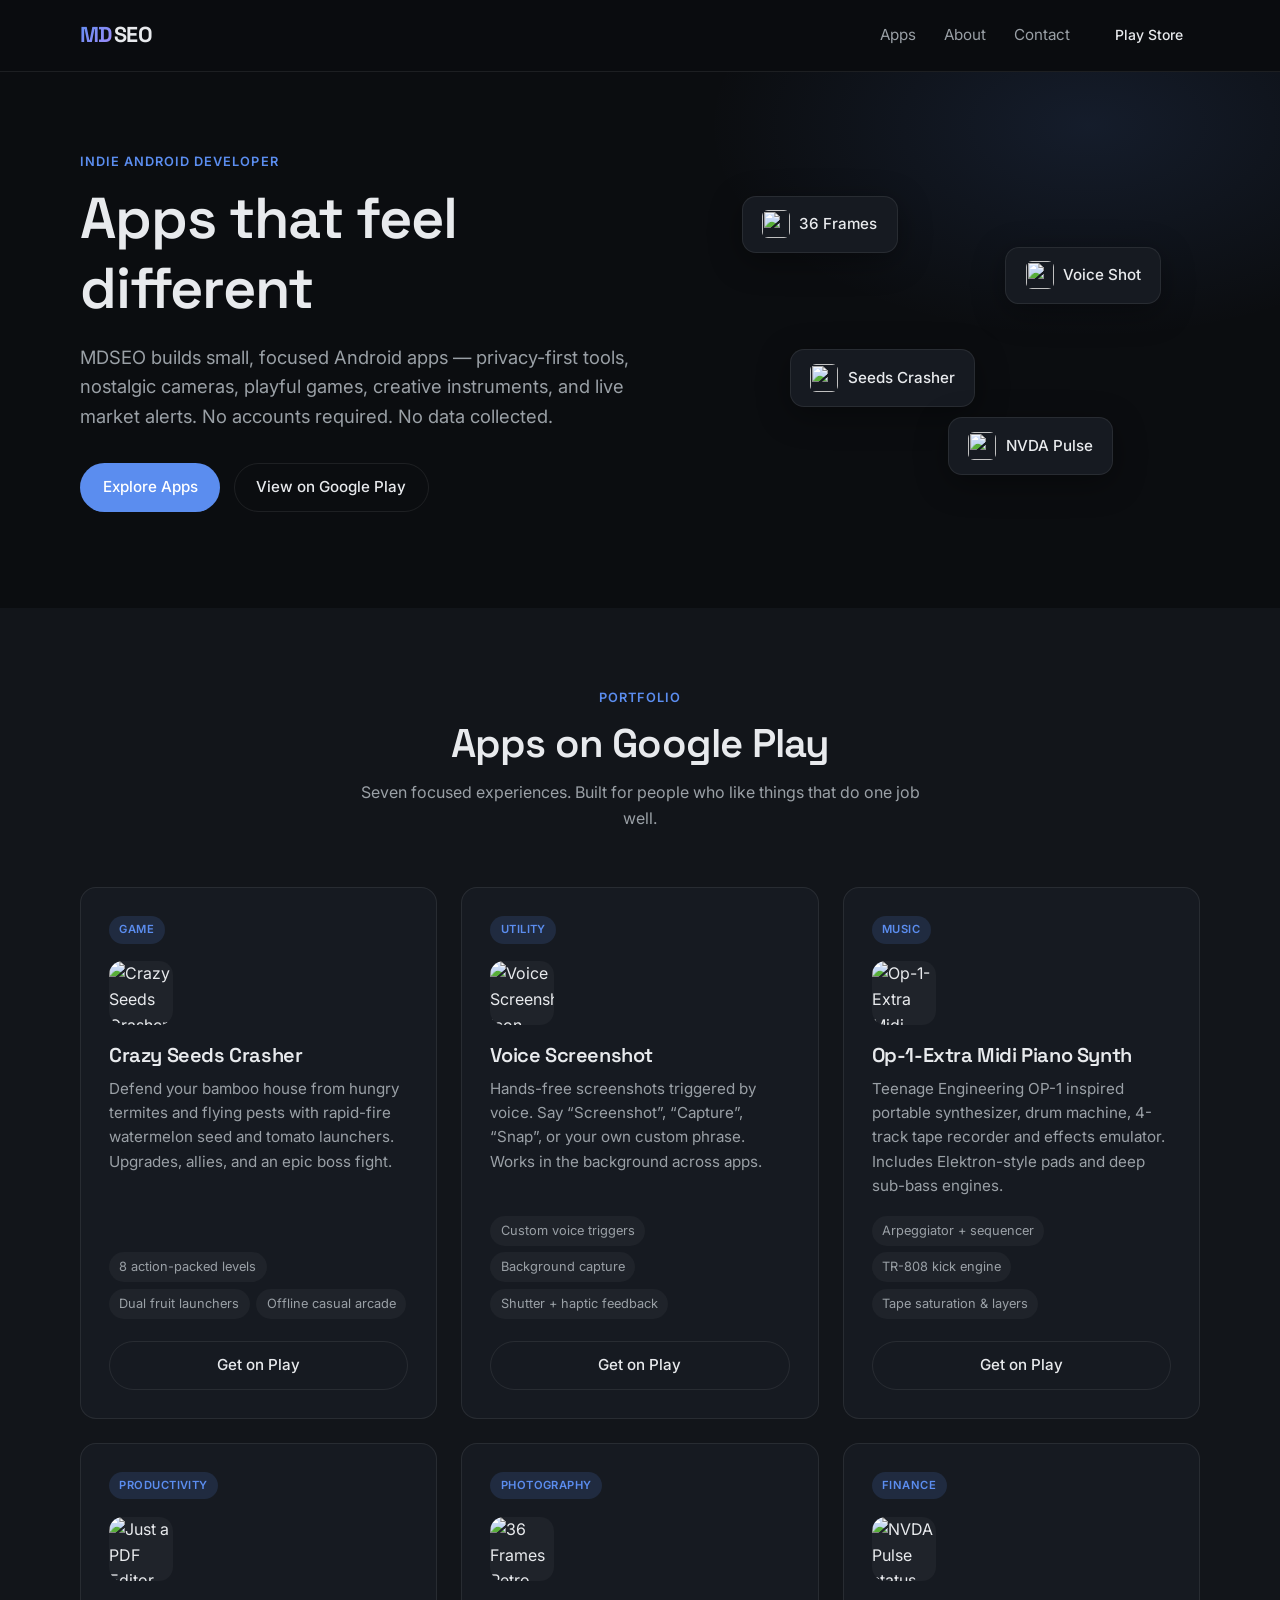
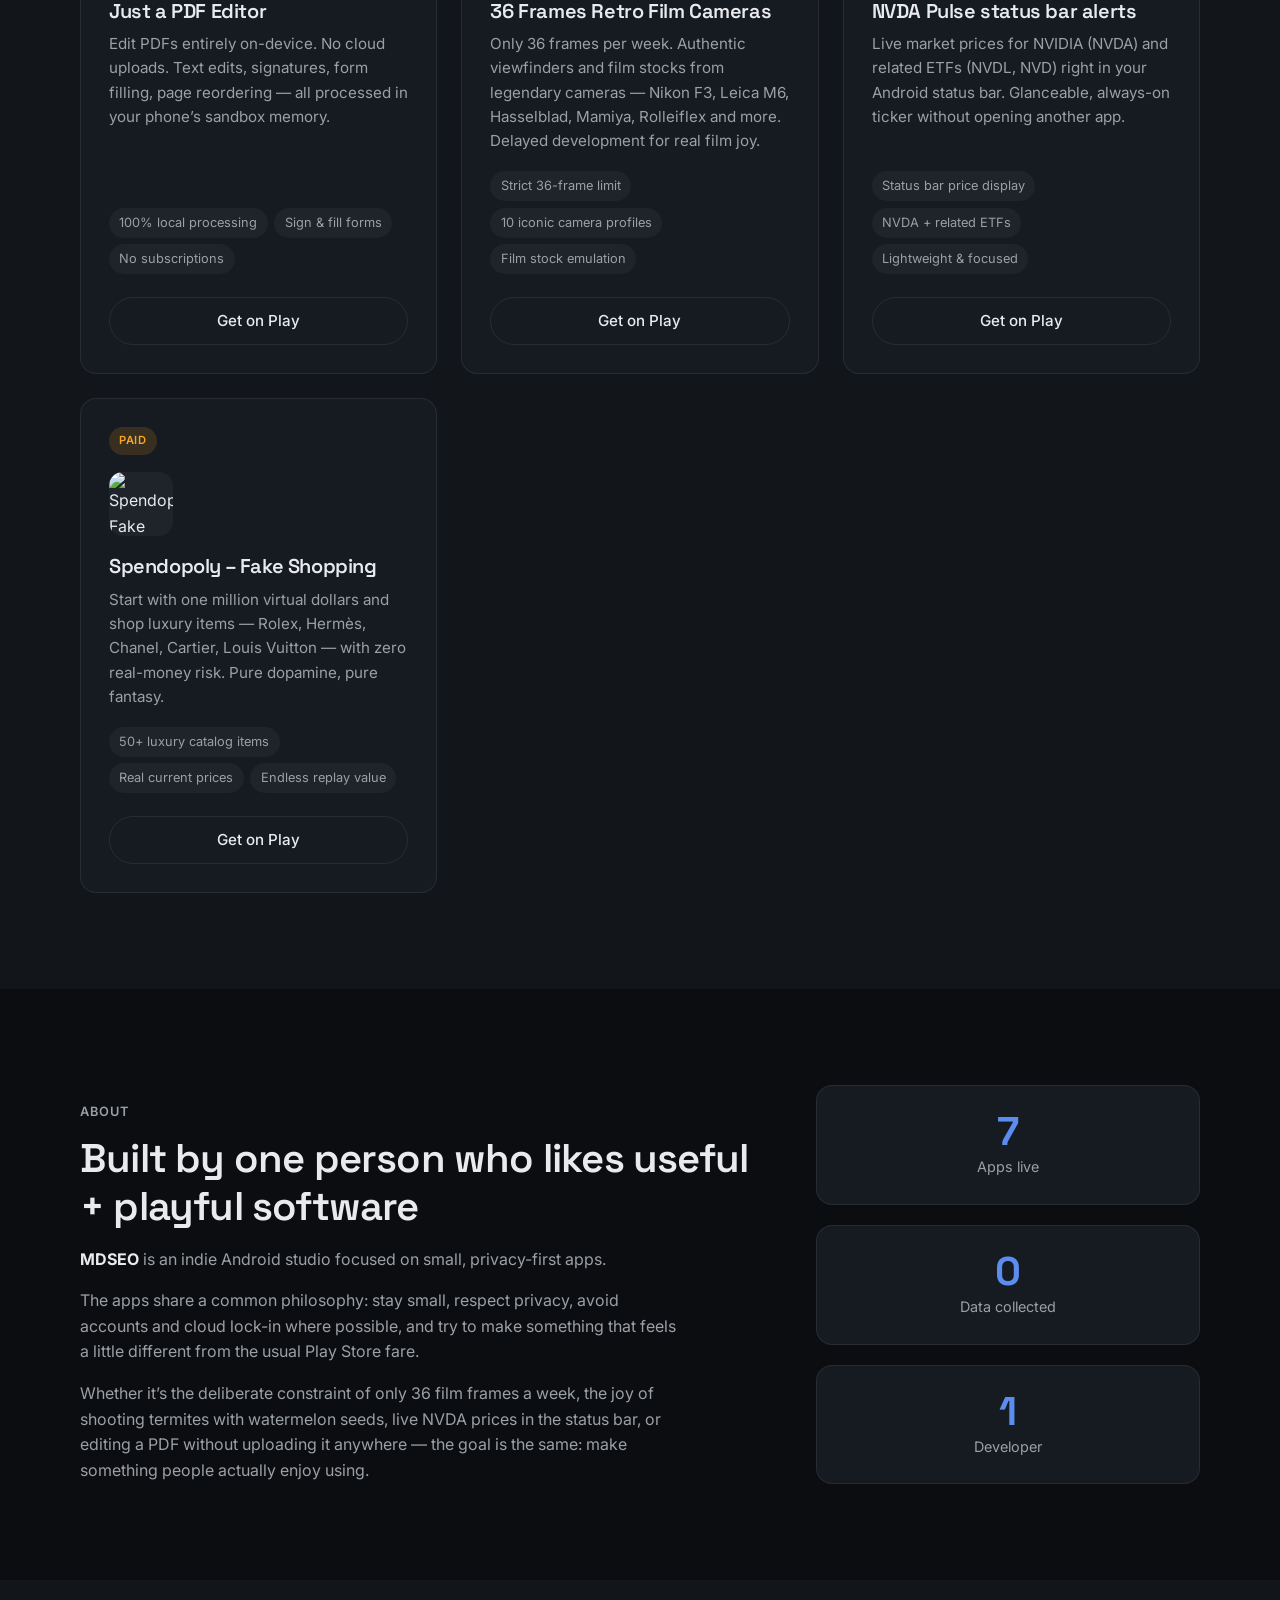
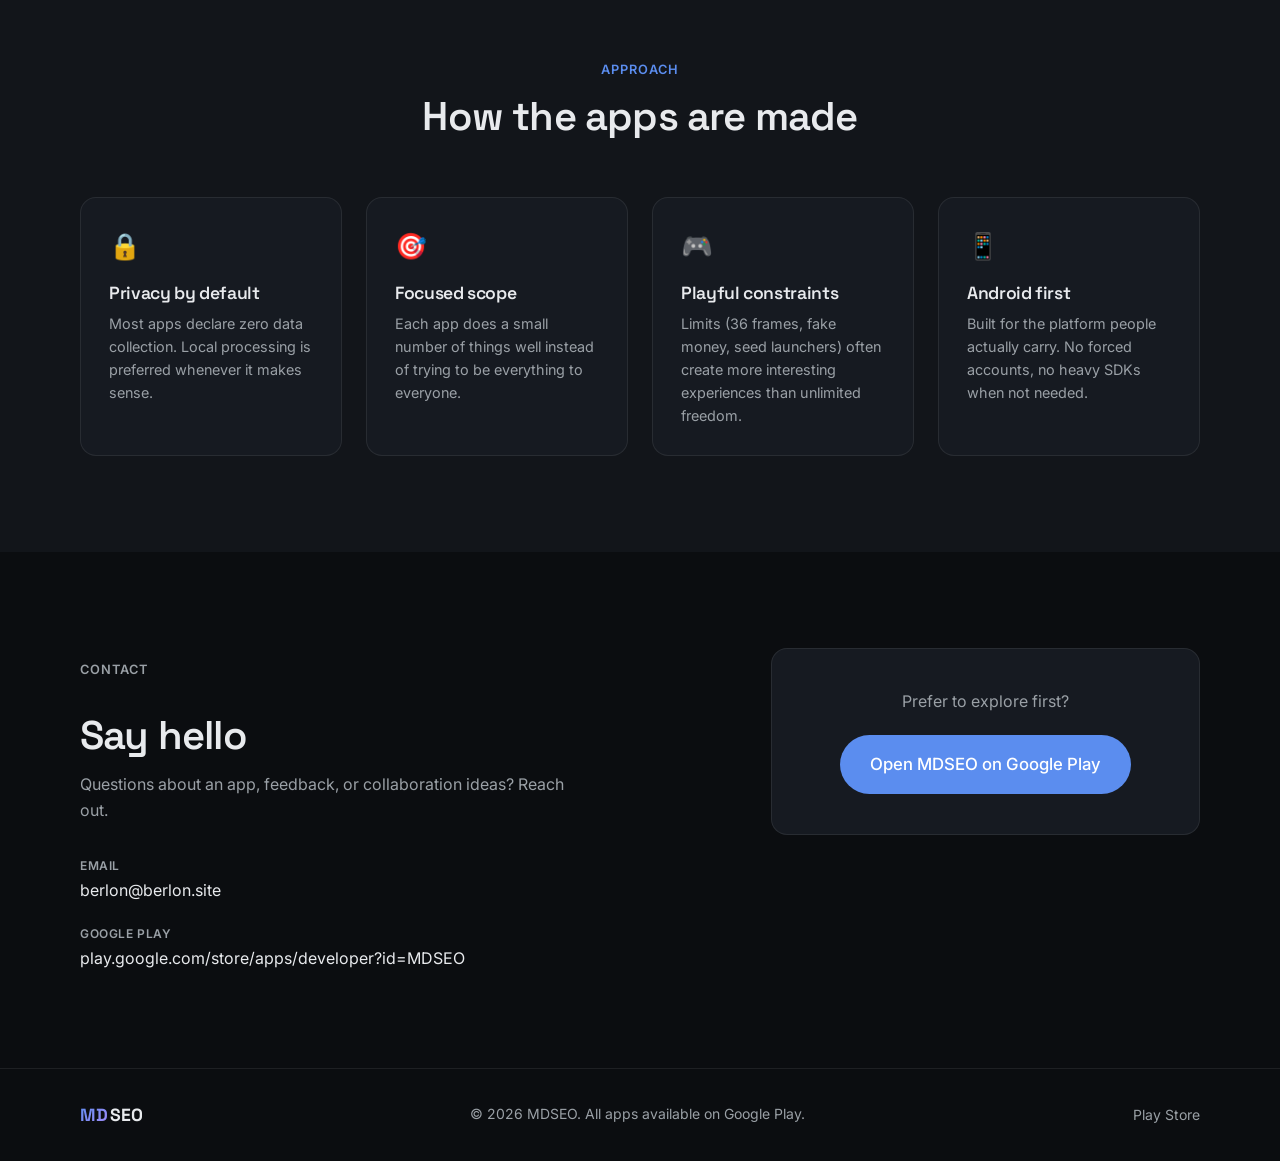
==== commit 7f689299: "Replace personal name with MDSEO, update email, remove location" ====
--- a/index.html
+++ b/index.html
@@ -3,7 +3,7 @@
 <head>
   <meta charset="UTF-8">
   <meta name="viewport" content="width=device-width, initial-scale=1.0">
-  <title>MDSEO — Indie Apps by Andrei Burlac</title>
+  <title>MDSEO — Indie Android Apps</title>
   <meta name="description" content="MDSEO creates playful, privacy-first Android apps — from retro film cameras and voice screenshots to arcade games, local PDF tools, and live stock status bar alerts.">
   <link rel="preconnect" href="https://fonts.googleapis.com">
   <link rel="preconnect" href="https://fonts.gstatic.com" crossorigin>
@@ -144,7 +144,7 @@
         <div class="about-content">
           <p class="eyebrow">About</p>
           <h2>Built by one person who likes useful + playful software</h2>
-          <p>MDSEO is the developer name of <strong>Andrei Burlac</strong>, an indie Android developer based in Longueuil, Quebec, Canada.</p>
+          <p><strong>MDSEO</strong> is an indie Android studio focused on small, privacy-first apps.</p>
           <p>The apps share a common philosophy: stay small, respect privacy, avoid accounts and cloud lock-in where possible, and try to make something that feels a little different from the usual Play Store fare.</p>
           <p>Whether it’s the deliberate constraint of only 36 film frames a week, the joy of shooting termites with watermelon seeds, live NVDA prices in the status bar, or editing a PDF without uploading it anywhere — the goal is the same: make something people actually enjoy using.</p>
         </div>
@@ -175,8 +175,7 @@
           <h2>Say hello</h2>
           <p>Questions about an app, feedback, or collaboration ideas? Reach out.</p>
           <div class="contact-details">
-            <a href="mailto:snowthrowerssale@gmail.com" class="contact-link"><span class="contact-label">Email</span><span>snowthrowerssale@gmail.com</span></a>
-            <div class="contact-link"><span class="contact-label">Location</span><span>Longueuil, QC, Canada</span></div>
+            <a href="mailto:berlon@berlon.site" class="contact-link"><span class="contact-label">Email</span><span>berlon@berlon.site</span></a>
             <a href="https://play.google.com/store/apps/developer?id=MDSEO" class="contact-link" target="_blank" rel="noopener"><span class="contact-label">Google Play</span><span>play.google.com/store/apps/developer?id=MDSEO</span></a>
           </div>
         </div>
@@ -191,7 +190,7 @@
   <footer class="site-footer">
     <div class="container footer-inner">
       <div class="footer-brand"><span class="logo-mark">MD</span><span class="logo-text">SEO</span></div>
-      <p class="footer-copy">© 2026 Andrei Burlac · MDSEO. All apps available on Google Play.</p>
+      <p class="footer-copy">© 2026 MDSEO. All apps available on Google Play.</p>
       <div class="footer-links"><a href="https://play.google.com/store/apps/developer?id=MDSEO" target="_blank" rel="noopener">Play Store</a></div>
     </div>
   </footer>
--- a/styles.css
+++ b/styles.css
@@ -261,6 +261,13 @@
   font-size: 1.4rem;
 }
 
+.hero-card .hero-icon {
+  width: 28px;
+  height: 28px;
+  border-radius: 6px;
+  object-fit: cover;
+}
+
 .card-1 { top: 10%; left: 5%; animation-delay: 0s; }
 .card-2 { top: 25%; right: 8%; animation-delay: -1.5s; }
 .card-3 { bottom: 28%; left: 15%; animation-delay: -3s; }
@@ -337,6 +344,15 @@
   background: rgba(255,255,255,0.04);
 }
 
+.app-icon-img {
+  width: 64px;
+  height: 64px;
+  border-radius: 14px;
+  margin-bottom: 1.1rem;
+  object-fit: cover;
+  background: rgba(255,255,255,0.04);
+}
+
 .app-card h3 {
   margin-bottom: 0.6rem;
 }
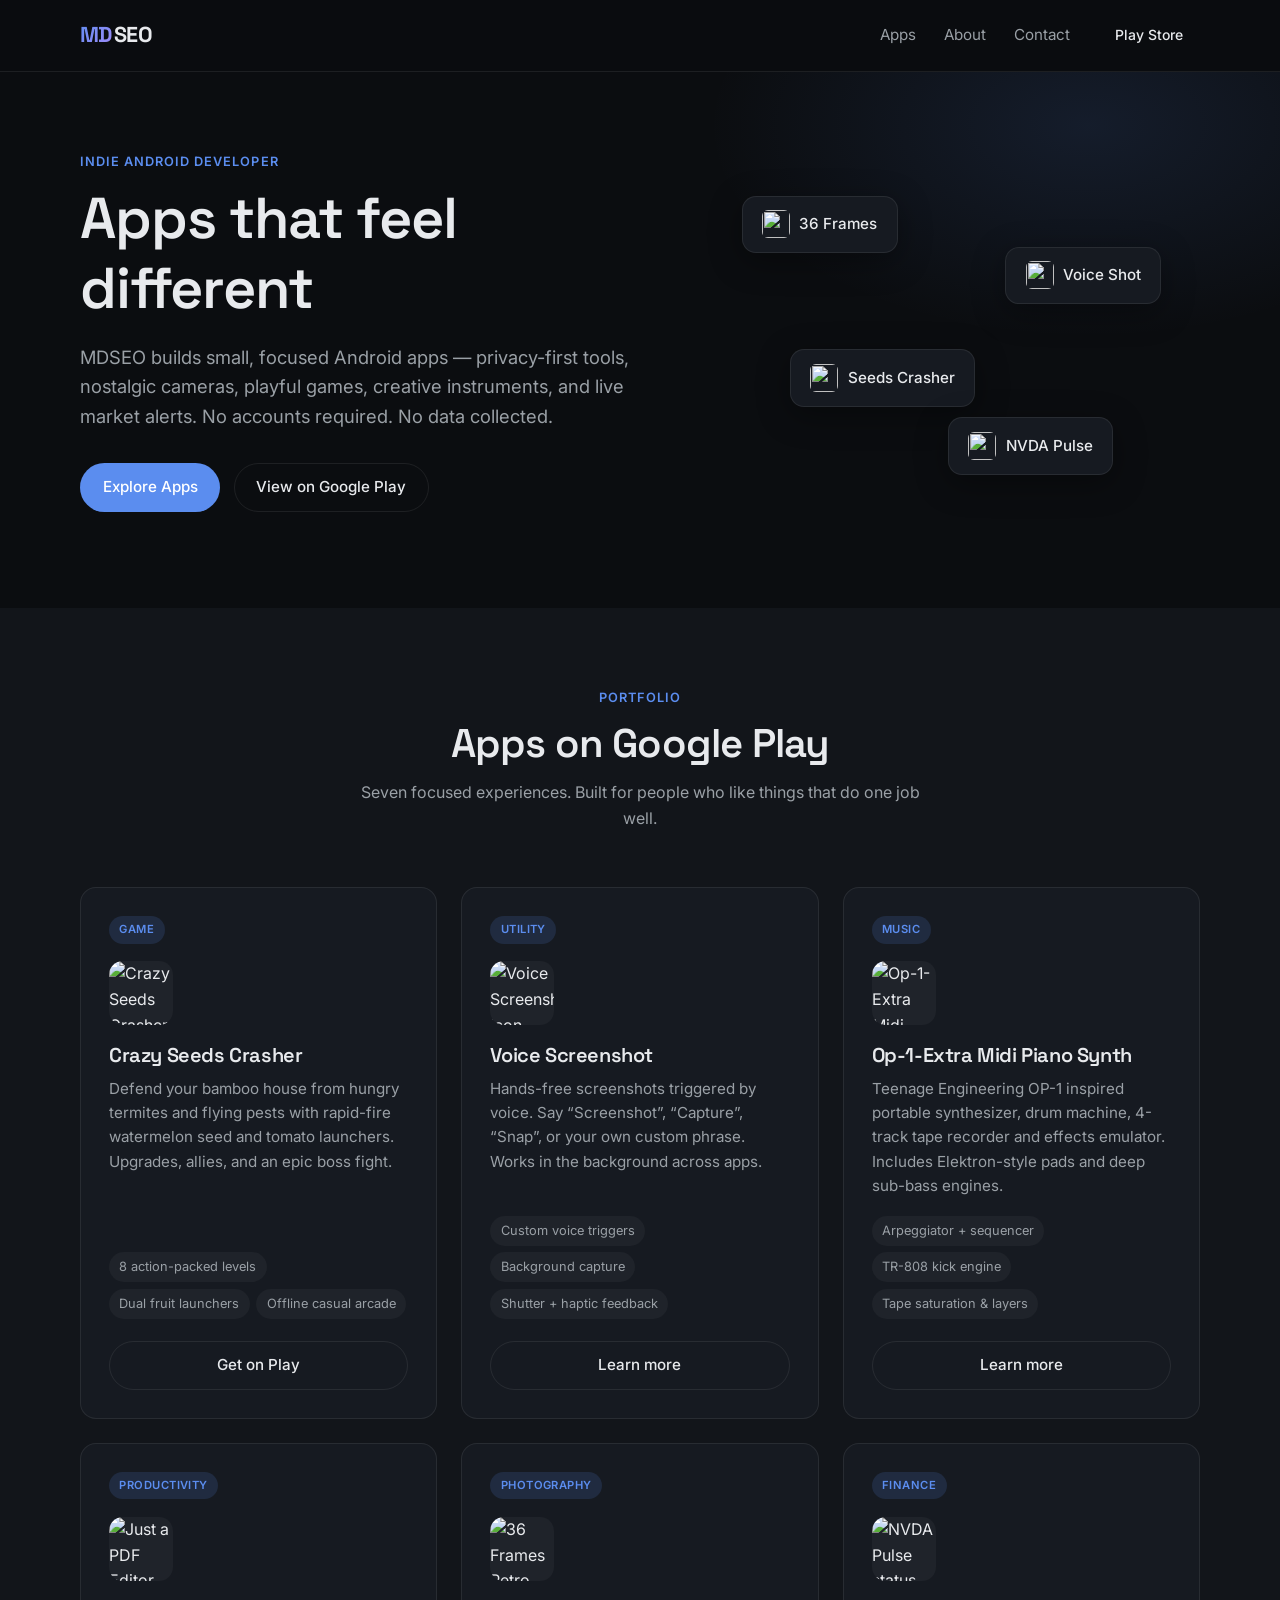
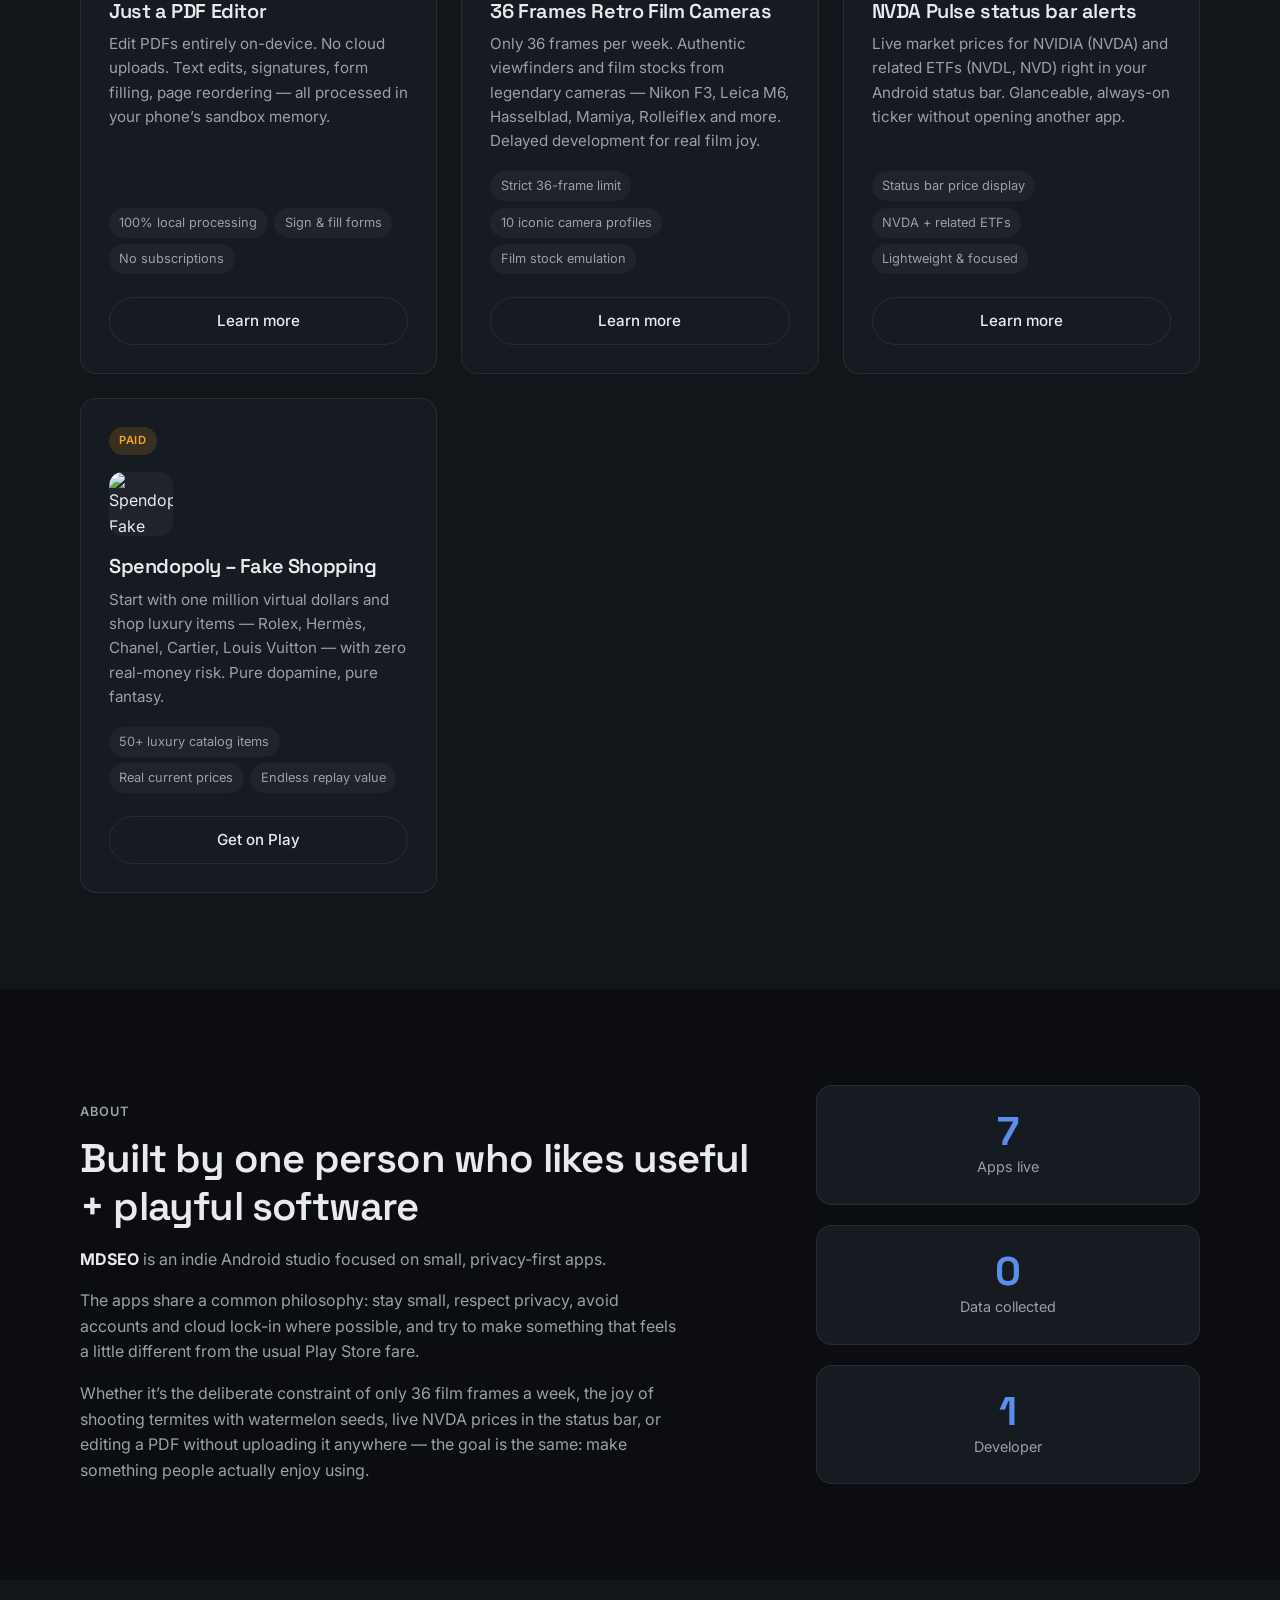
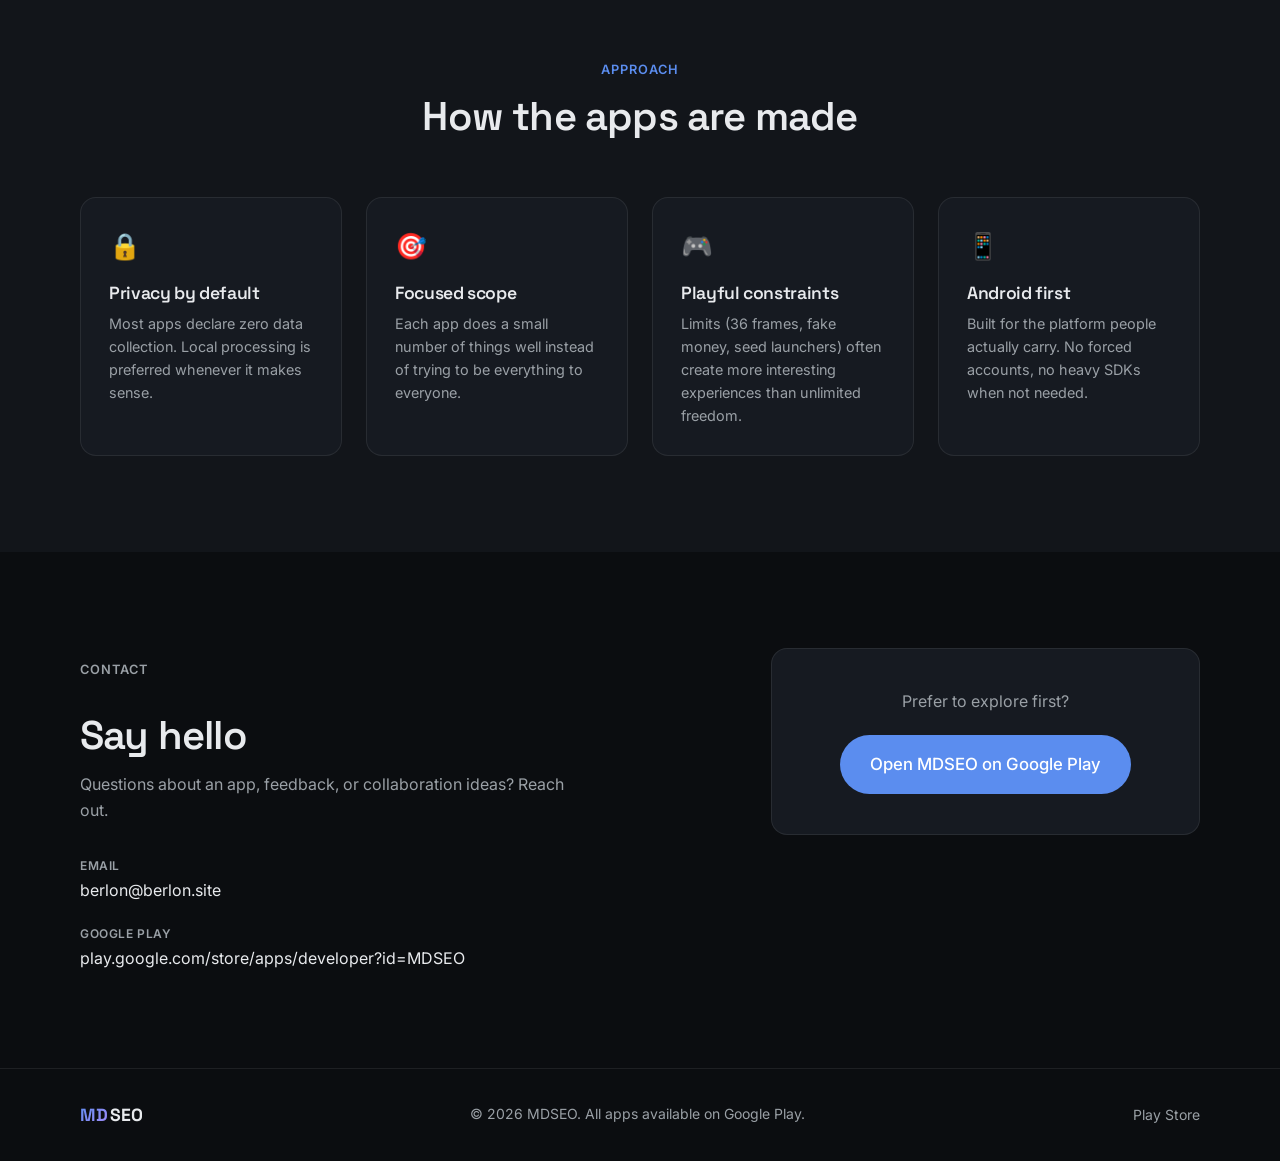
==== commit 07960911: "Add AdSense meta; update app CTA links to product pages" ====
--- a/index.html
+++ b/index.html
@@ -5,6 +5,7 @@
   <meta name="viewport" content="width=device-width, initial-scale=1.0">
   <title>MDSEO — Indie Android Apps</title>
   <meta name="description" content="MDSEO creates playful, privacy-first Android apps — from retro film cameras and voice screenshots to arcade games, local PDF tools, and live stock status bar alerts.">
+  <meta name="google-adsense-account" content="ca-pub-7950101951946354">
   <link rel="preconnect" href="https://fonts.googleapis.com">
   <link rel="preconnect" href="https://fonts.gstatic.com" crossorigin>
   <link href="https://fonts.googleapis.com/css2?family=Inter:wght@400;500;600;700&family=Space+Grotesk:wght@500;600;700&display=swap" rel="stylesheet">
@@ -88,7 +89,7 @@
             <h3>Voice Screenshot</h3>
             <p class="app-desc">Hands-free screenshots triggered by voice. Say “Screenshot”, “Capture”, “Snap”, or your own custom phrase. Works in the background across apps.</p>
             <ul class="app-features"><li>Custom voice triggers</li><li>Background capture</li><li>Shutter + haptic feedback</li></ul>
-            <a href="https://play.google.com/store/apps/details?id=com.aistudio.voiceshot.vcsnap" class="btn btn-outline" target="_blank" rel="noopener">Get on Play</a>
+            <a href="/voicescreenshot/" class="btn btn-outline">Learn more</a>
           </article>
 
           <article class="app-card">
@@ -97,7 +98,7 @@
             <h3>Op-1-Extra Midi Piano Synth</h3>
             <p class="app-desc">Teenage Engineering OP-1 inspired portable synthesizer, drum machine, 4-track tape recorder and effects emulator. Includes Elektron-style pads and deep sub-bass engines.</p>
             <ul class="app-features"><li>Arpeggiator + sequencer</li><li>TR-808 kick engine</li><li>Tape saturation & layers</li></ul>
-            <a href="https://play.google.com/store/apps/details?id=com.aistudio.op1synth.k9f2w" class="btn btn-outline" target="_blank" rel="noopener">Get on Play</a>
+            <a href="/op1synth/" class="btn btn-outline">Learn more</a>
           </article>
 
           <article class="app-card">
@@ -106,7 +107,7 @@
             <h3>Just a PDF Editor</h3>
             <p class="app-desc">Edit PDFs entirely on-device. No cloud uploads. Text edits, signatures, form filling, page reordering — all processed in your phone’s sandbox memory.</p>
             <ul class="app-features"><li>100% local processing</li><li>Sign & fill forms</li><li>No subscriptions</li></ul>
-            <a href="https://play.google.com/store/apps/details?id=com.aistudio.pdfeditor.kxmvtp" class="btn btn-outline" target="_blank" rel="noopener">Get on Play</a>
+            <a href="https://berlon.ru/justapdf/" class="btn btn-outline" target="_blank" rel="noopener">Learn more</a>
           </article>
 
           <article class="app-card">
@@ -115,7 +116,7 @@
             <h3>36 Frames Retro Film Cameras</h3>
             <p class="app-desc">Only 36 frames per week. Authentic viewfinders and film stocks from legendary cameras — Nikon F3, Leica M6, Hasselblad, Mamiya, Rolleiflex and more. Delayed development for real film joy.</p>
             <ul class="app-features"><li>Strict 36-frame limit</li><li>10 iconic camera profiles</li><li>Film stock emulation</li></ul>
-            <a href="https://play.google.com/store/apps/details?id=com.aistudio.gr1film.qvzptl" class="btn btn-outline" target="_blank" rel="noopener">Get on Play</a>
+            <a href="https://berlon.ru/retro/" class="btn btn-outline" target="_blank" rel="noopener">Learn more</a>
           </article>
 
           <article class="app-card">
@@ -124,7 +125,7 @@
             <h3>NVDA Pulse status bar alerts</h3>
             <p class="app-desc">Live market prices for NVIDIA (NVDA) and related ETFs (NVDL, NVD) right in your Android status bar. Glanceable, always-on ticker without opening another app.</p>
             <ul class="app-features"><li>Status bar price display</li><li>NVDA + related ETFs</li><li>Lightweight & focused</li></ul>
-            <a href="https://play.google.com/store/apps/details?id=com.aistudio.nvdapulse.krmxvp" class="btn btn-outline" target="_blank" rel="noopener">Get on Play</a>
+            <a href="/nvdapulse/" class="btn btn-outline">Learn more</a>
           </article>
 
           <article class="app-card">
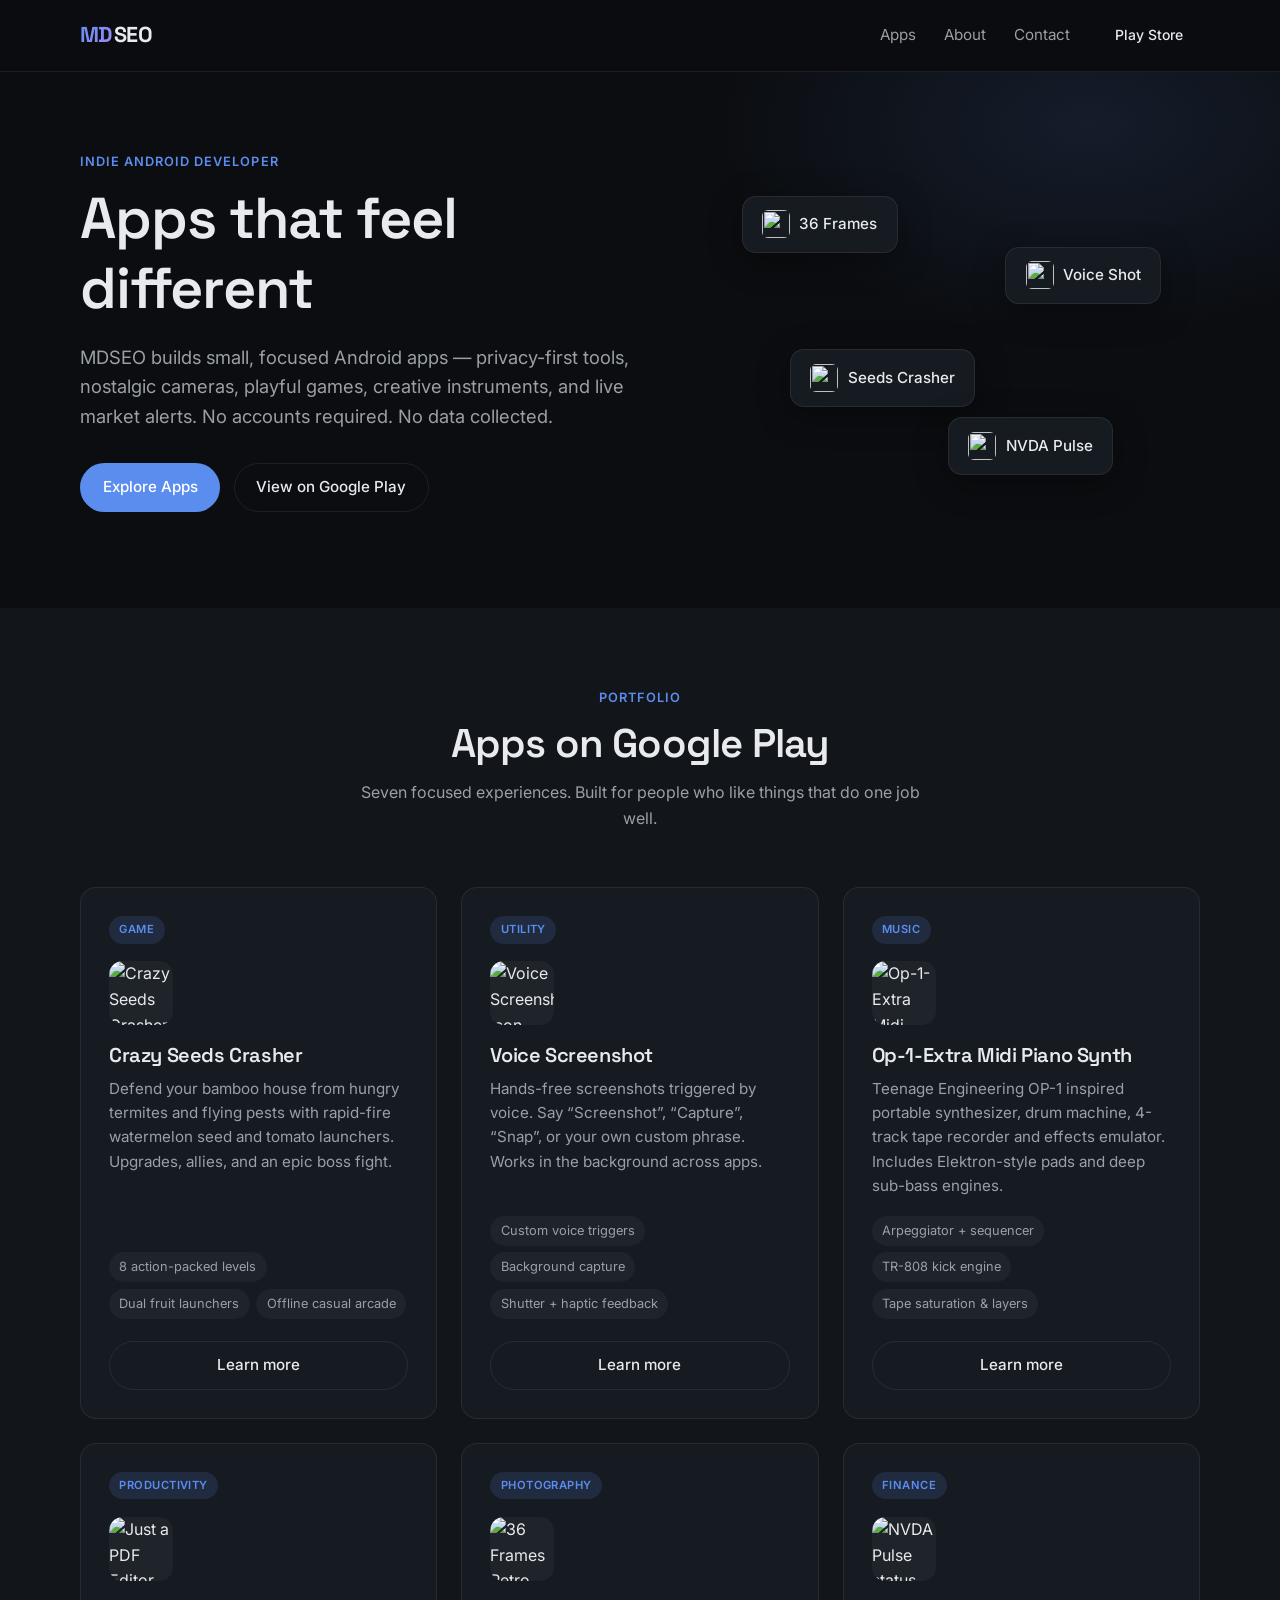
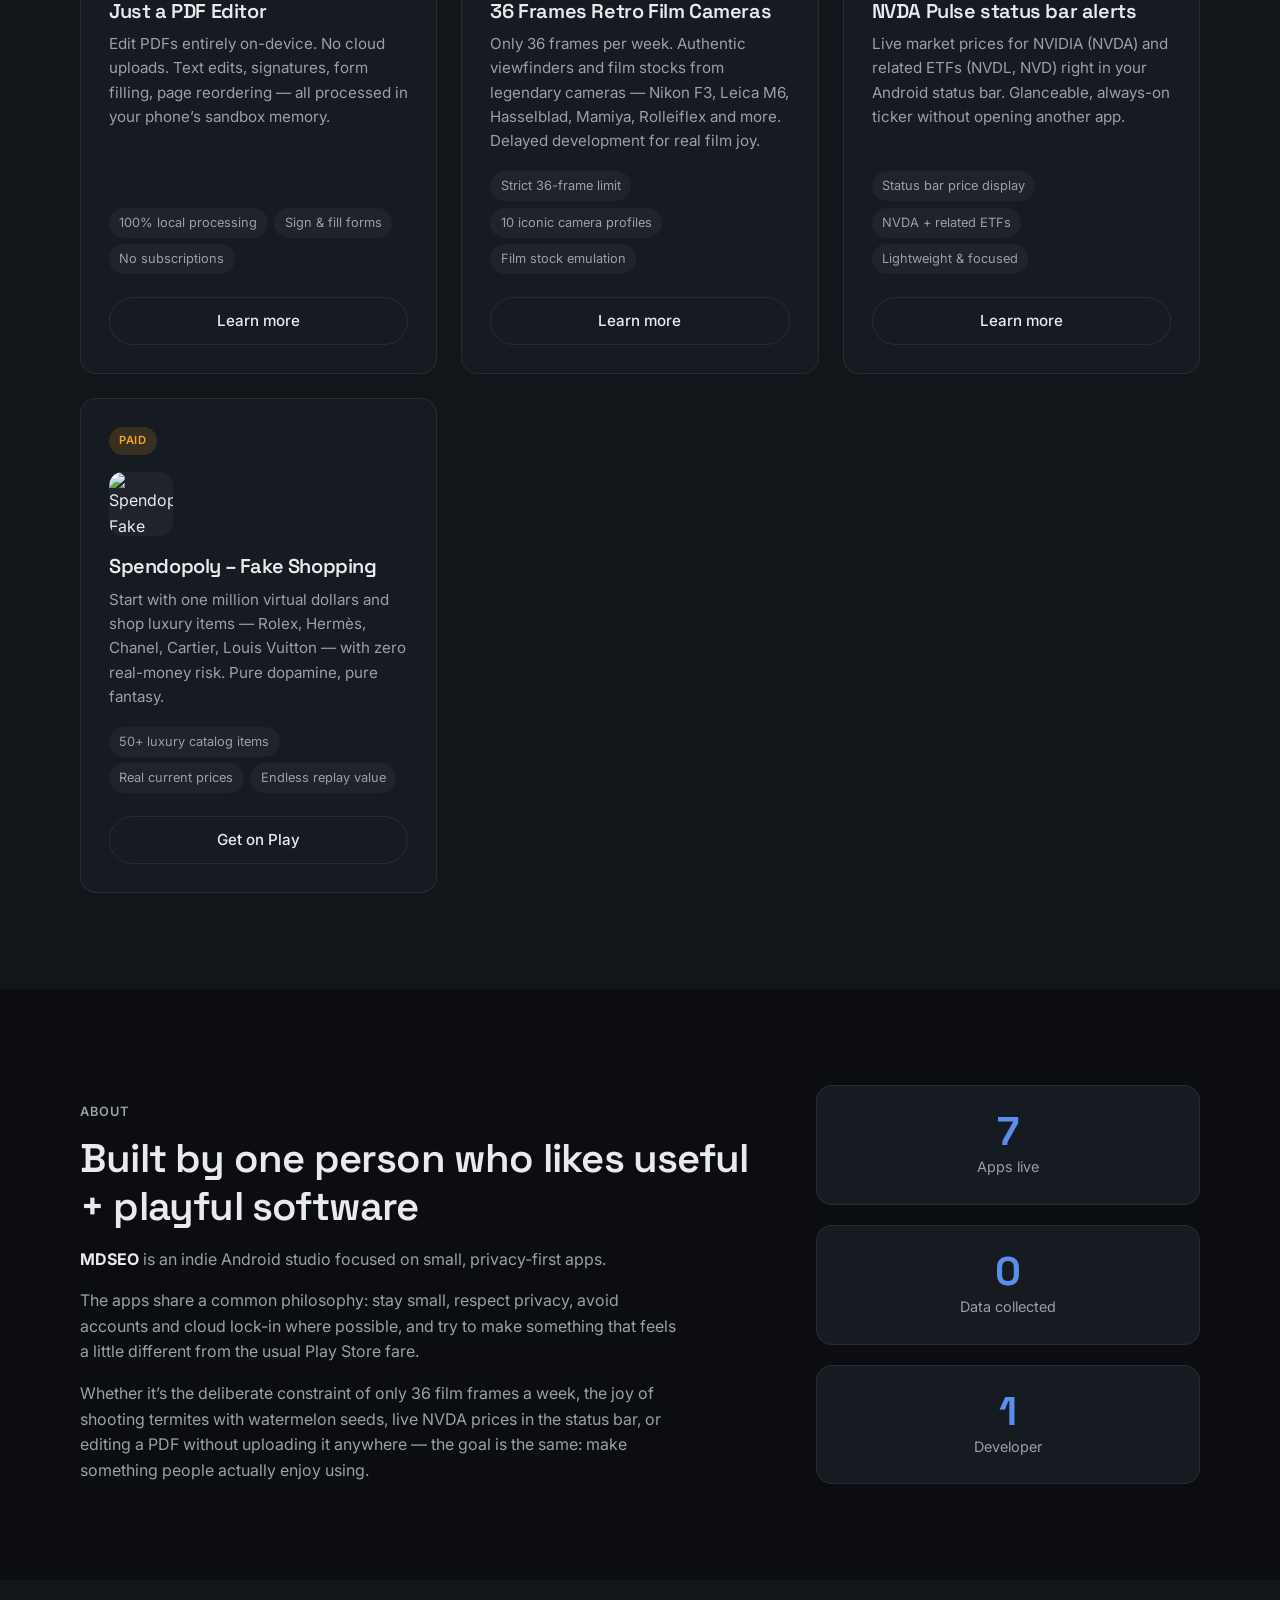
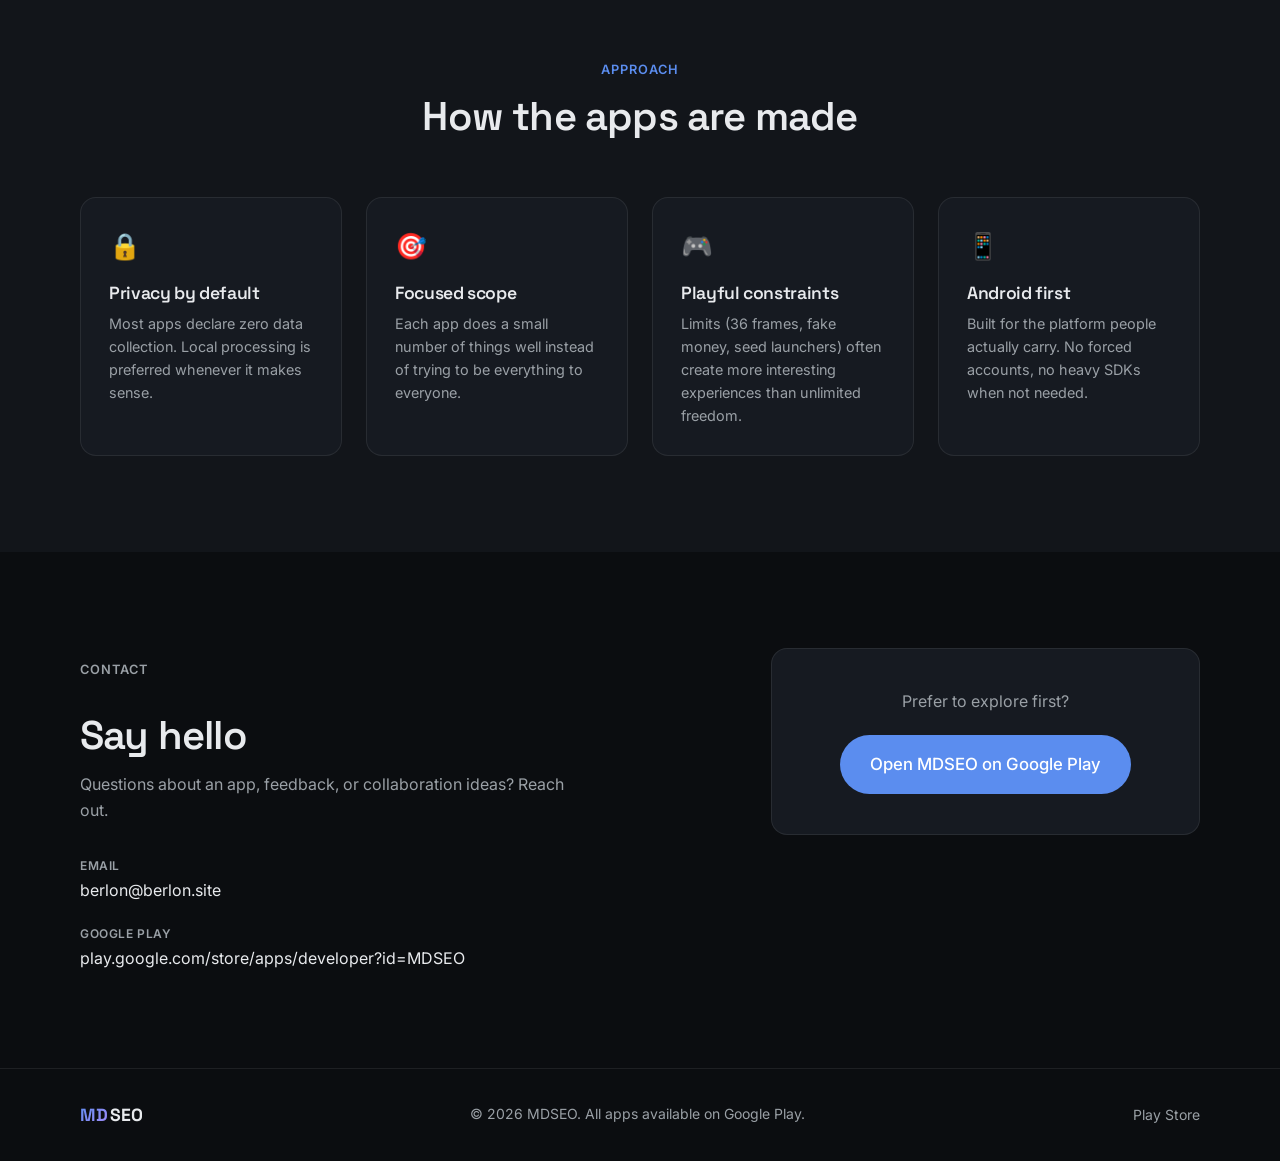
==== commit c91a5ead: "Update app links; add /retro/ landing page for 36 Frames" ====
--- a/index.html
+++ b/index.html
@@ -80,7 +80,7 @@
             <h3>Crazy Seeds Crasher</h3>
             <p class="app-desc">Defend your bamboo house from hungry termites and flying pests with rapid-fire watermelon seed and tomato launchers. Upgrades, allies, and an epic boss fight.</p>
             <ul class="app-features"><li>8 action-packed levels</li><li>Dual fruit launchers</li><li>Offline casual arcade</li></ul>
-            <a href="https://play.google.com/store/apps/details?id=com.aistudio.seedscrasher.kmvtql" class="btn btn-outline" target="_blank" rel="noopener">Get on Play</a>
+            <a href="/game/" class="btn btn-outline">Learn more</a>
           </article>
 
           <article class="app-card">
@@ -89,7 +89,7 @@
             <h3>Voice Screenshot</h3>
             <p class="app-desc">Hands-free screenshots triggered by voice. Say “Screenshot”, “Capture”, “Snap”, or your own custom phrase. Works in the background across apps.</p>
             <ul class="app-features"><li>Custom voice triggers</li><li>Background capture</li><li>Shutter + haptic feedback</li></ul>
-            <a href="/voicescreenshot/" class="btn btn-outline">Learn more</a>
+            <a href="/voicescreenshots/" class="btn btn-outline">Learn more</a>
           </article>
 
           <article class="app-card">
@@ -116,7 +116,7 @@
             <h3>36 Frames Retro Film Cameras</h3>
             <p class="app-desc">Only 36 frames per week. Authentic viewfinders and film stocks from legendary cameras — Nikon F3, Leica M6, Hasselblad, Mamiya, Rolleiflex and more. Delayed development for real film joy.</p>
             <ul class="app-features"><li>Strict 36-frame limit</li><li>10 iconic camera profiles</li><li>Film stock emulation</li></ul>
-            <a href="https://berlon.ru/retro/" class="btn btn-outline" target="_blank" rel="noopener">Learn more</a>
+            <a href="/retro/" class="btn btn-outline">Learn more</a>
           </article>
 
           <article class="app-card">
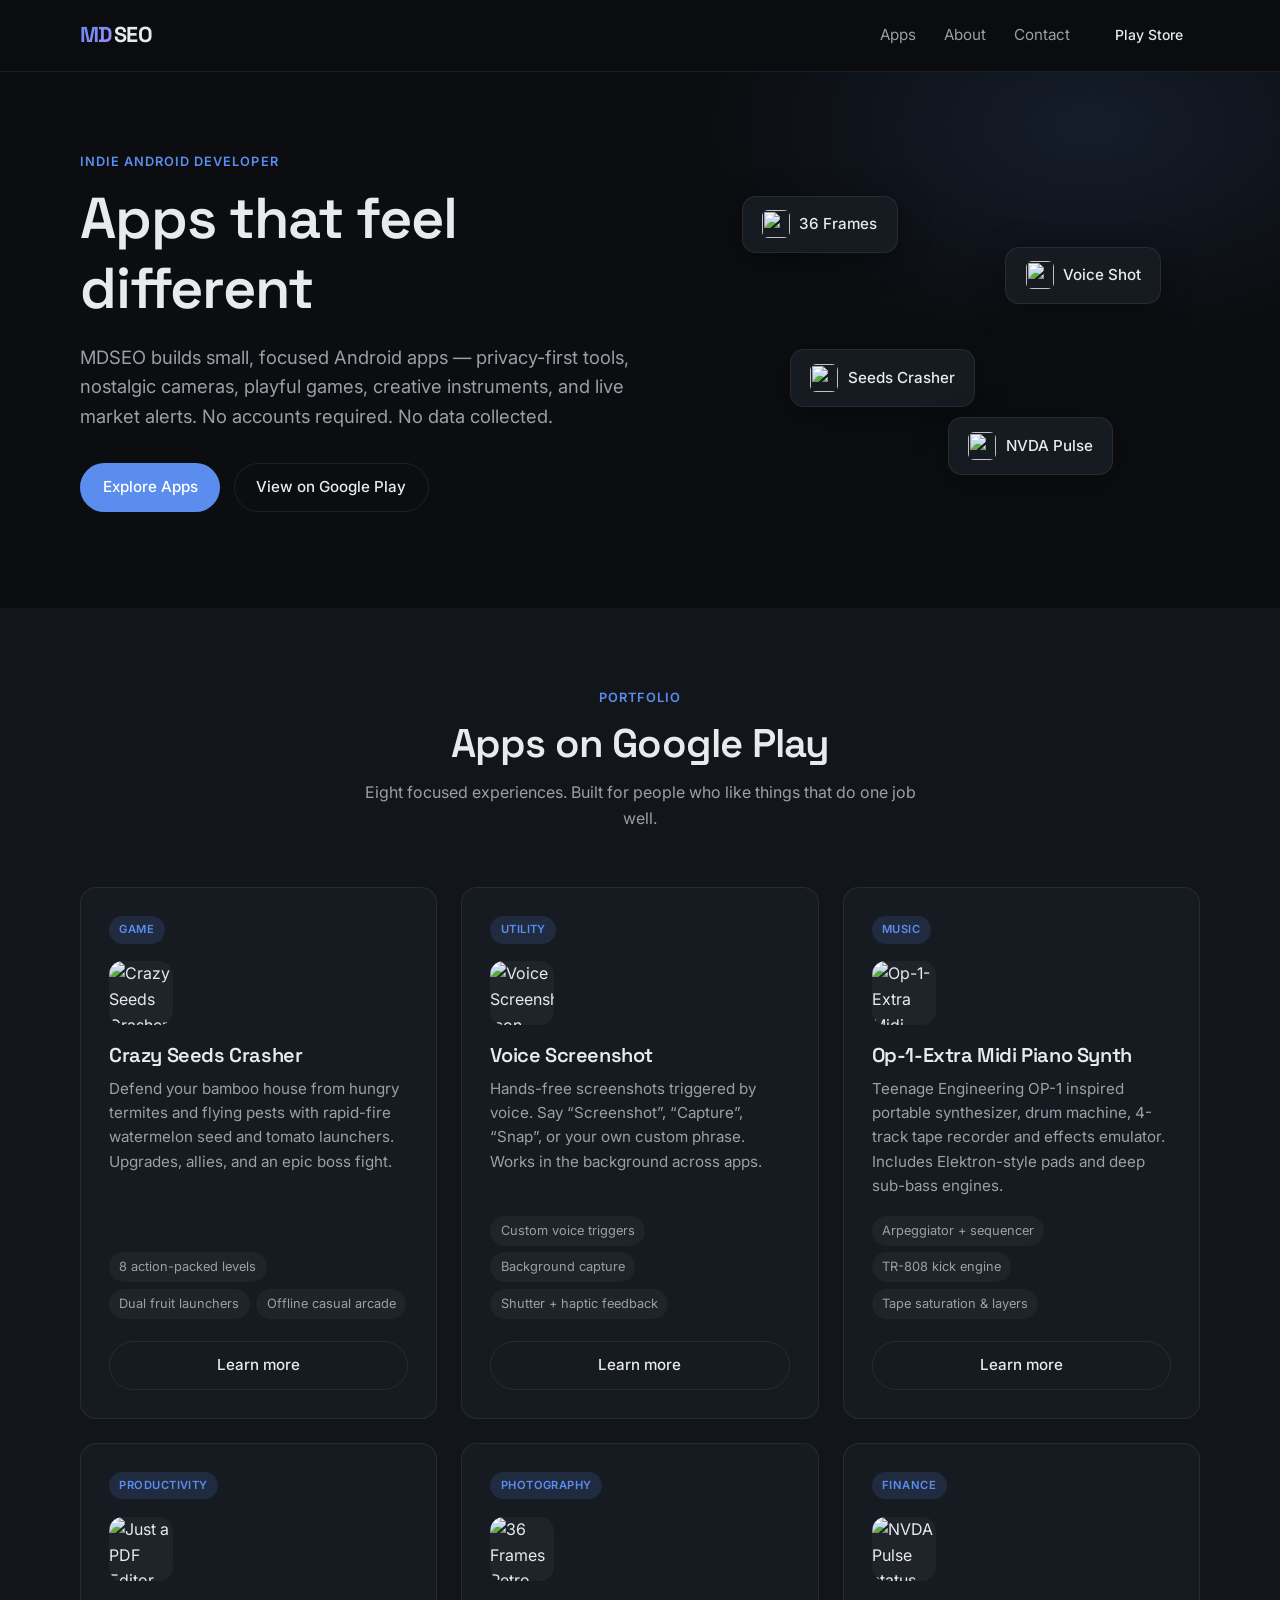
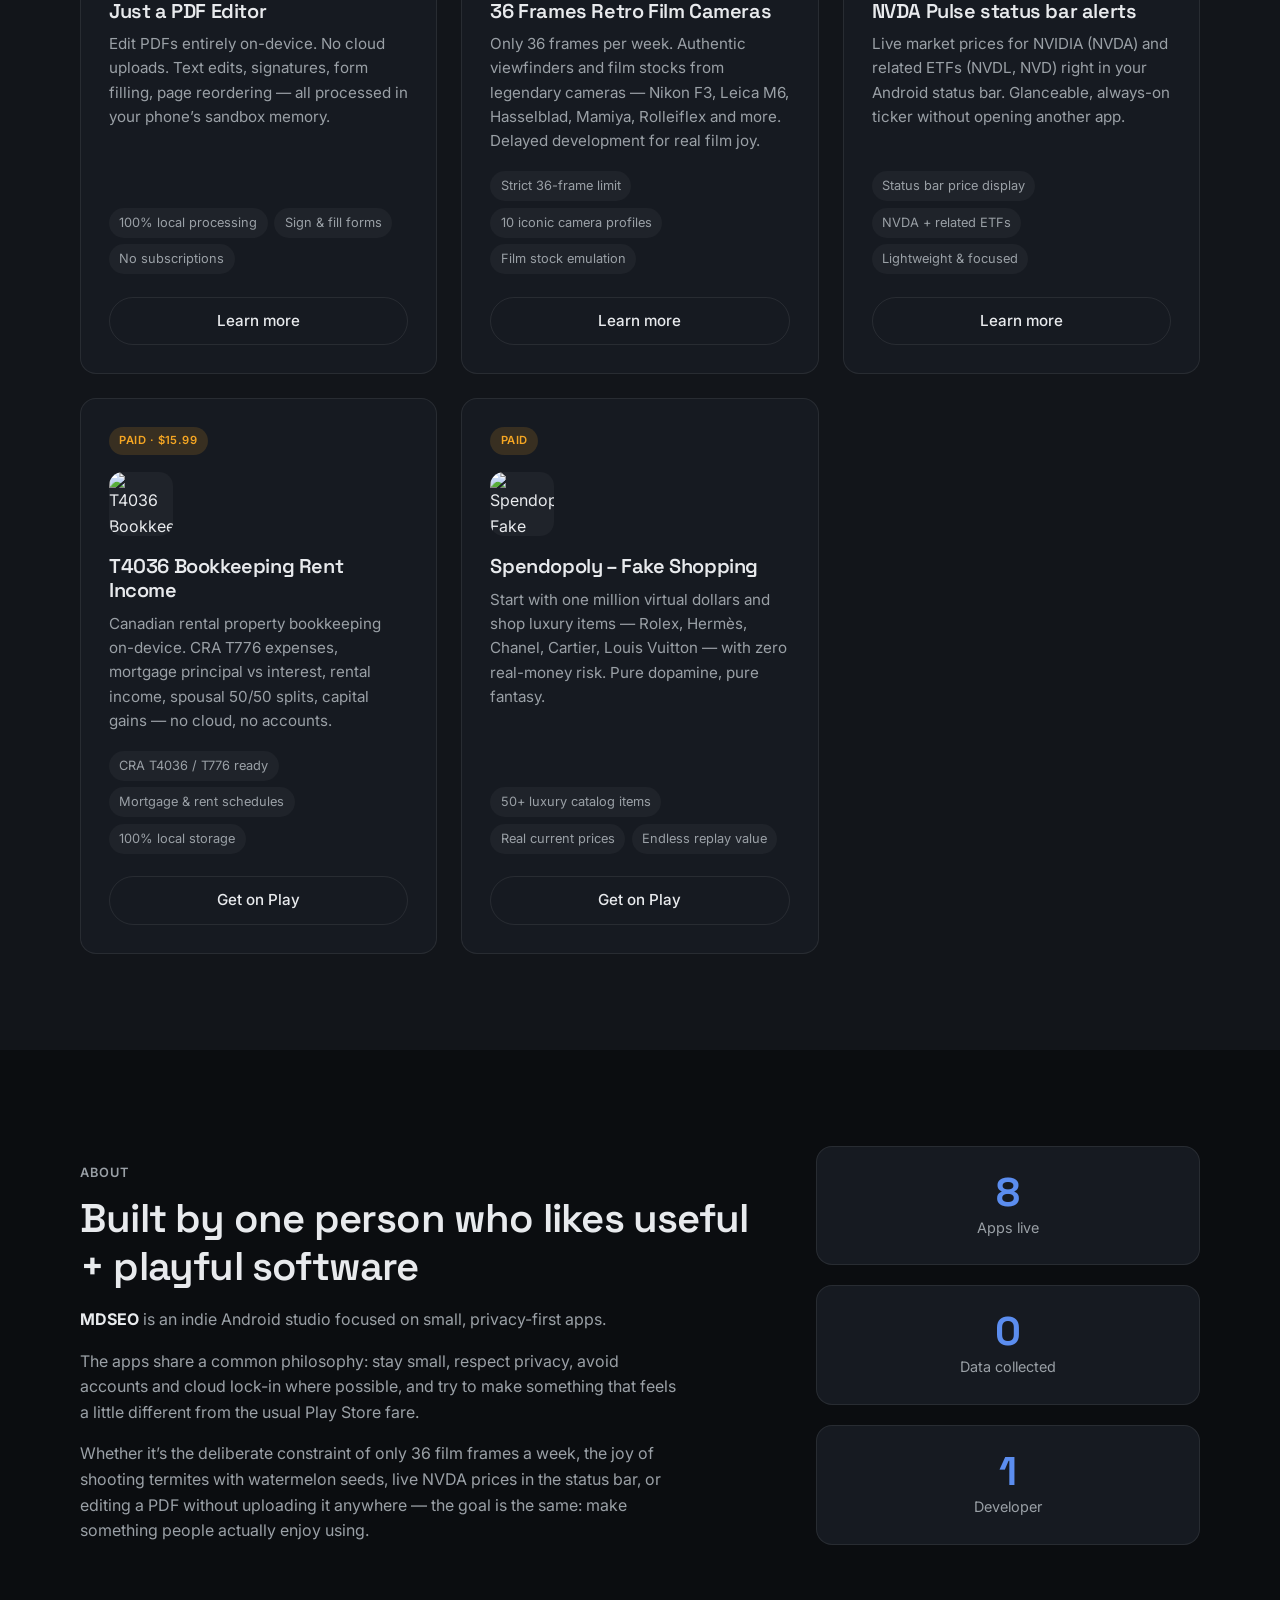
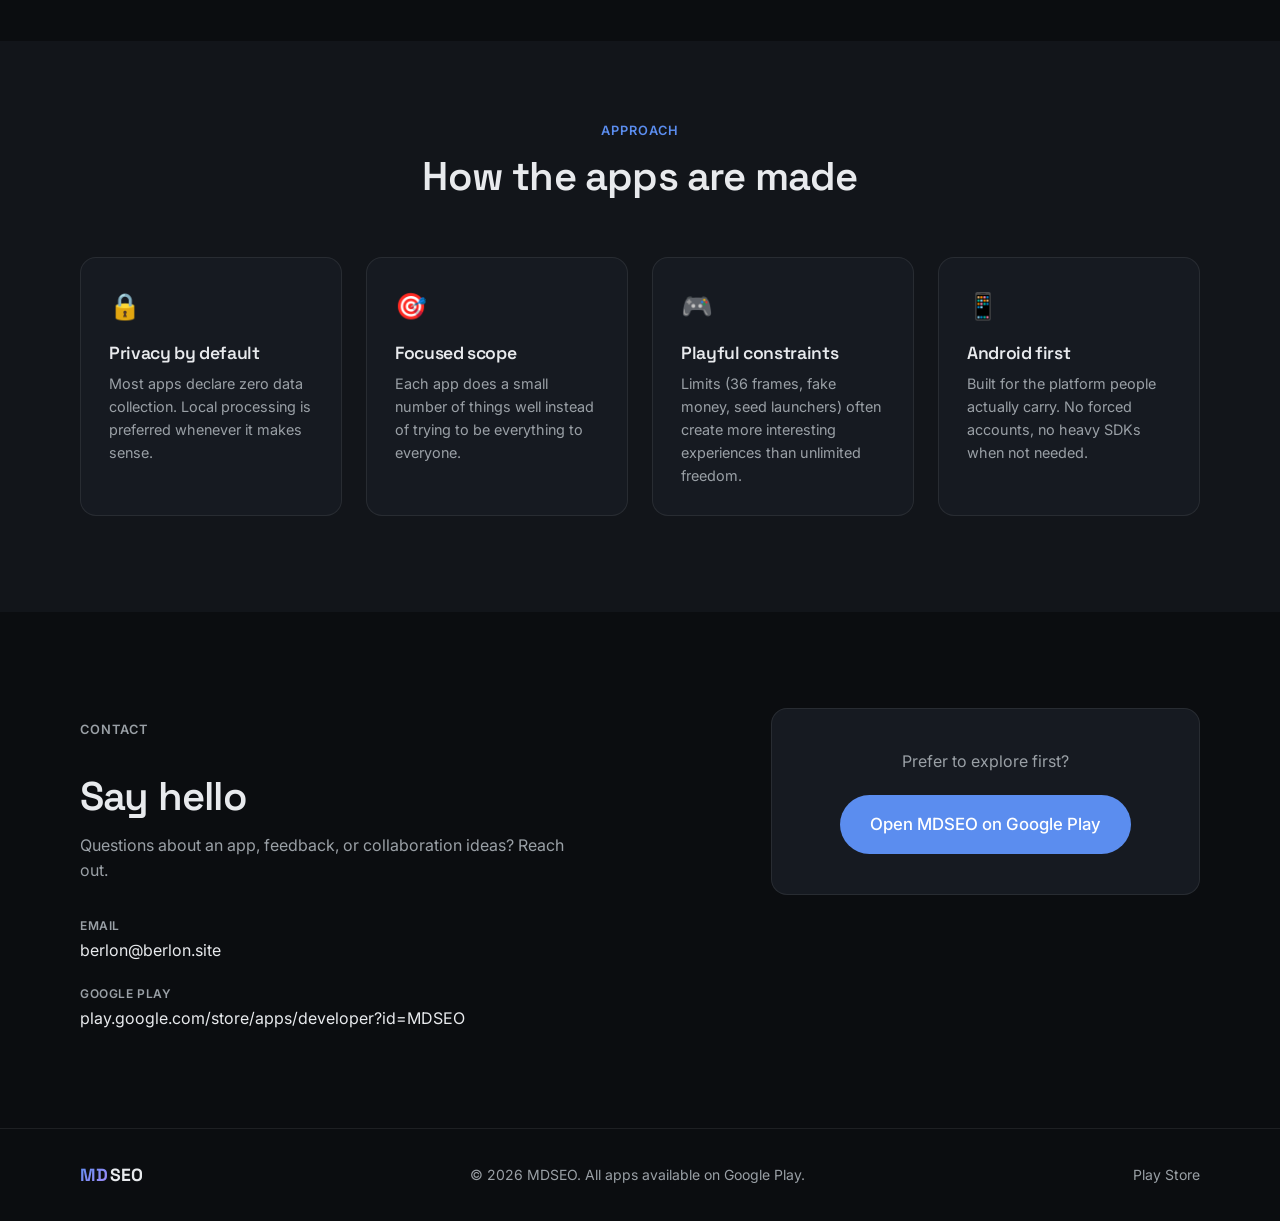
==== commit b6acf6ac: "Add T4036 Bookkeeping Rent Income to portfolio" ====
--- a/index.html
+++ b/index.html
@@ -70,7 +70,7 @@
         <div class="section-header">
           <p class="eyebrow">Portfolio</p>
           <h2>Apps on Google Play</h2>
-          <p>Seven focused experiences. Built for people who like things that do one job well.</p>
+          <p>Eight focused experiences. Built for people who like things that do one job well.</p>
         </div>
 
         <div class="apps-grid">
@@ -89,7 +89,7 @@
             <h3>Voice Screenshot</h3>
             <p class="app-desc">Hands-free screenshots triggered by voice. Say “Screenshot”, “Capture”, “Snap”, or your own custom phrase. Works in the background across apps.</p>
             <ul class="app-features"><li>Custom voice triggers</li><li>Background capture</li><li>Shutter + haptic feedback</li></ul>
-            <a href="/voicescreenshots/" class="btn btn-outline">Learn more</a>
+            <a href="/voicescreenshot/" class="btn btn-outline">Learn more</a>
           </article>
 
           <article class="app-card">
@@ -126,6 +126,15 @@
             <p class="app-desc">Live market prices for NVIDIA (NVDA) and related ETFs (NVDL, NVD) right in your Android status bar. Glanceable, always-on ticker without opening another app.</p>
             <ul class="app-features"><li>Status bar price display</li><li>NVDA + related ETFs</li><li>Lightweight & focused</li></ul>
             <a href="/nvdapulse/" class="btn btn-outline">Learn more</a>
+          </article>
+
+          <article class="app-card">
+            <div class="app-badge paid">Paid · $15.99</div>
+            <img class="app-icon-img" src="https://play-lh.googleusercontent.com/P84i1dxyH1MkM6kQARsW8BRZqr8C7AAF3nlWS8WqzTKmxvwyUtSrJ6iARS1bMDsL2UrdiQRnk02prVn3CA25xw=s256-rw" alt="T4036 Bookkeeping Rent Income icon" width="64" height="64">
+            <h3>T4036 Bookkeeping Rent Income</h3>
+            <p class="app-desc">Canadian rental property bookkeeping on-device. CRA T776 expenses, mortgage principal vs interest, rental income, spousal 50/50 splits, capital gains — no cloud, no accounts.</p>
+            <ul class="app-features"><li>CRA T4036 / T776 ready</li><li>Mortgage & rent schedules</li><li>100% local storage</li></ul>
+            <a href="https://play.google.com/store/apps/details?id=com.aistudio.rentcalc.caeqy" class="btn btn-outline" target="_blank" rel="noopener">Get on Play</a>
           </article>
 
           <article class="app-card">
@@ -150,7 +159,7 @@
           <p>Whether it’s the deliberate constraint of only 36 film frames a week, the joy of shooting termites with watermelon seeds, live NVDA prices in the status bar, or editing a PDF without uploading it anywhere — the goal is the same: make something people actually enjoy using.</p>
         </div>
         <div class="about-stats">
-          <div class="stat"><span class="stat-num">7</span><span class="stat-label">Apps live</span></div>
+          <div class="stat"><span class="stat-num">8</span><span class="stat-label">Apps live</span></div>
           <div class="stat"><span class="stat-num">0</span><span class="stat-label">Data collected</span></div>
           <div class="stat"><span class="stat-num">1</span><span class="stat-label">Developer</span></div>
         </div>
